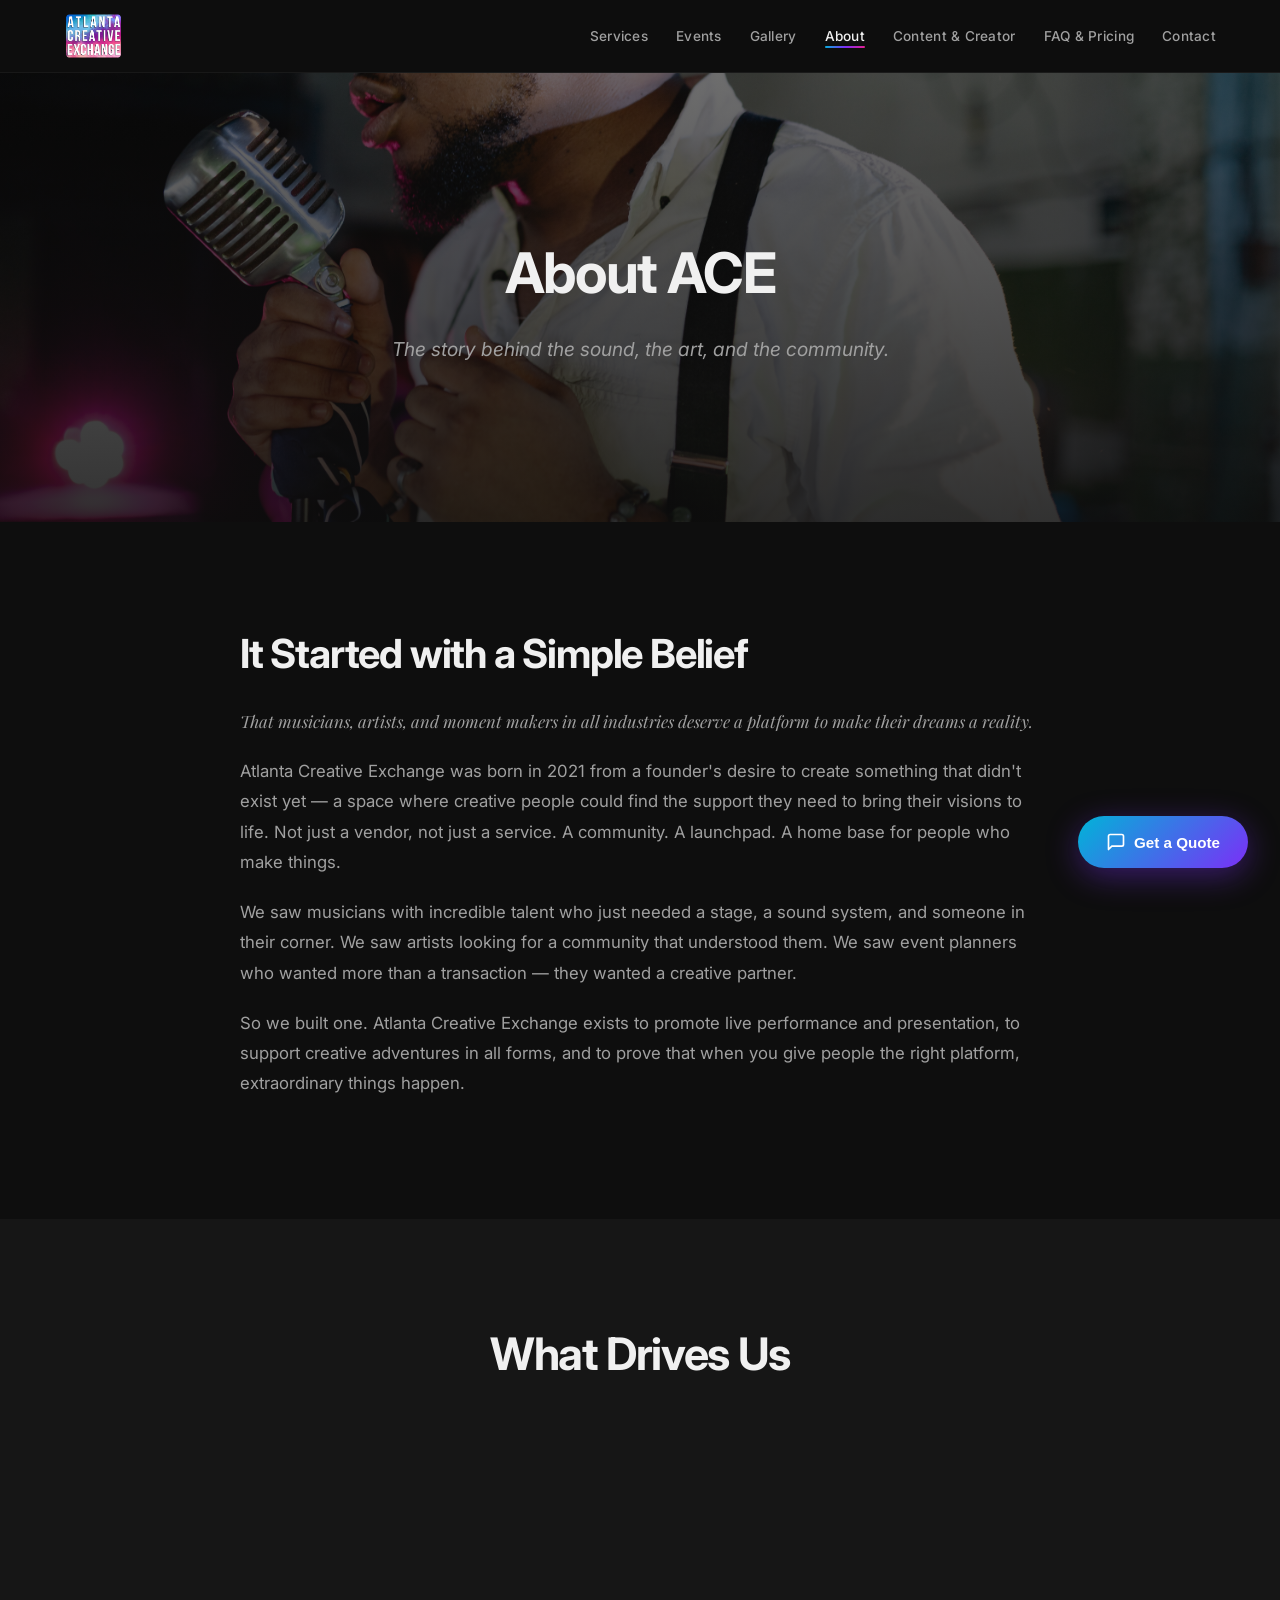
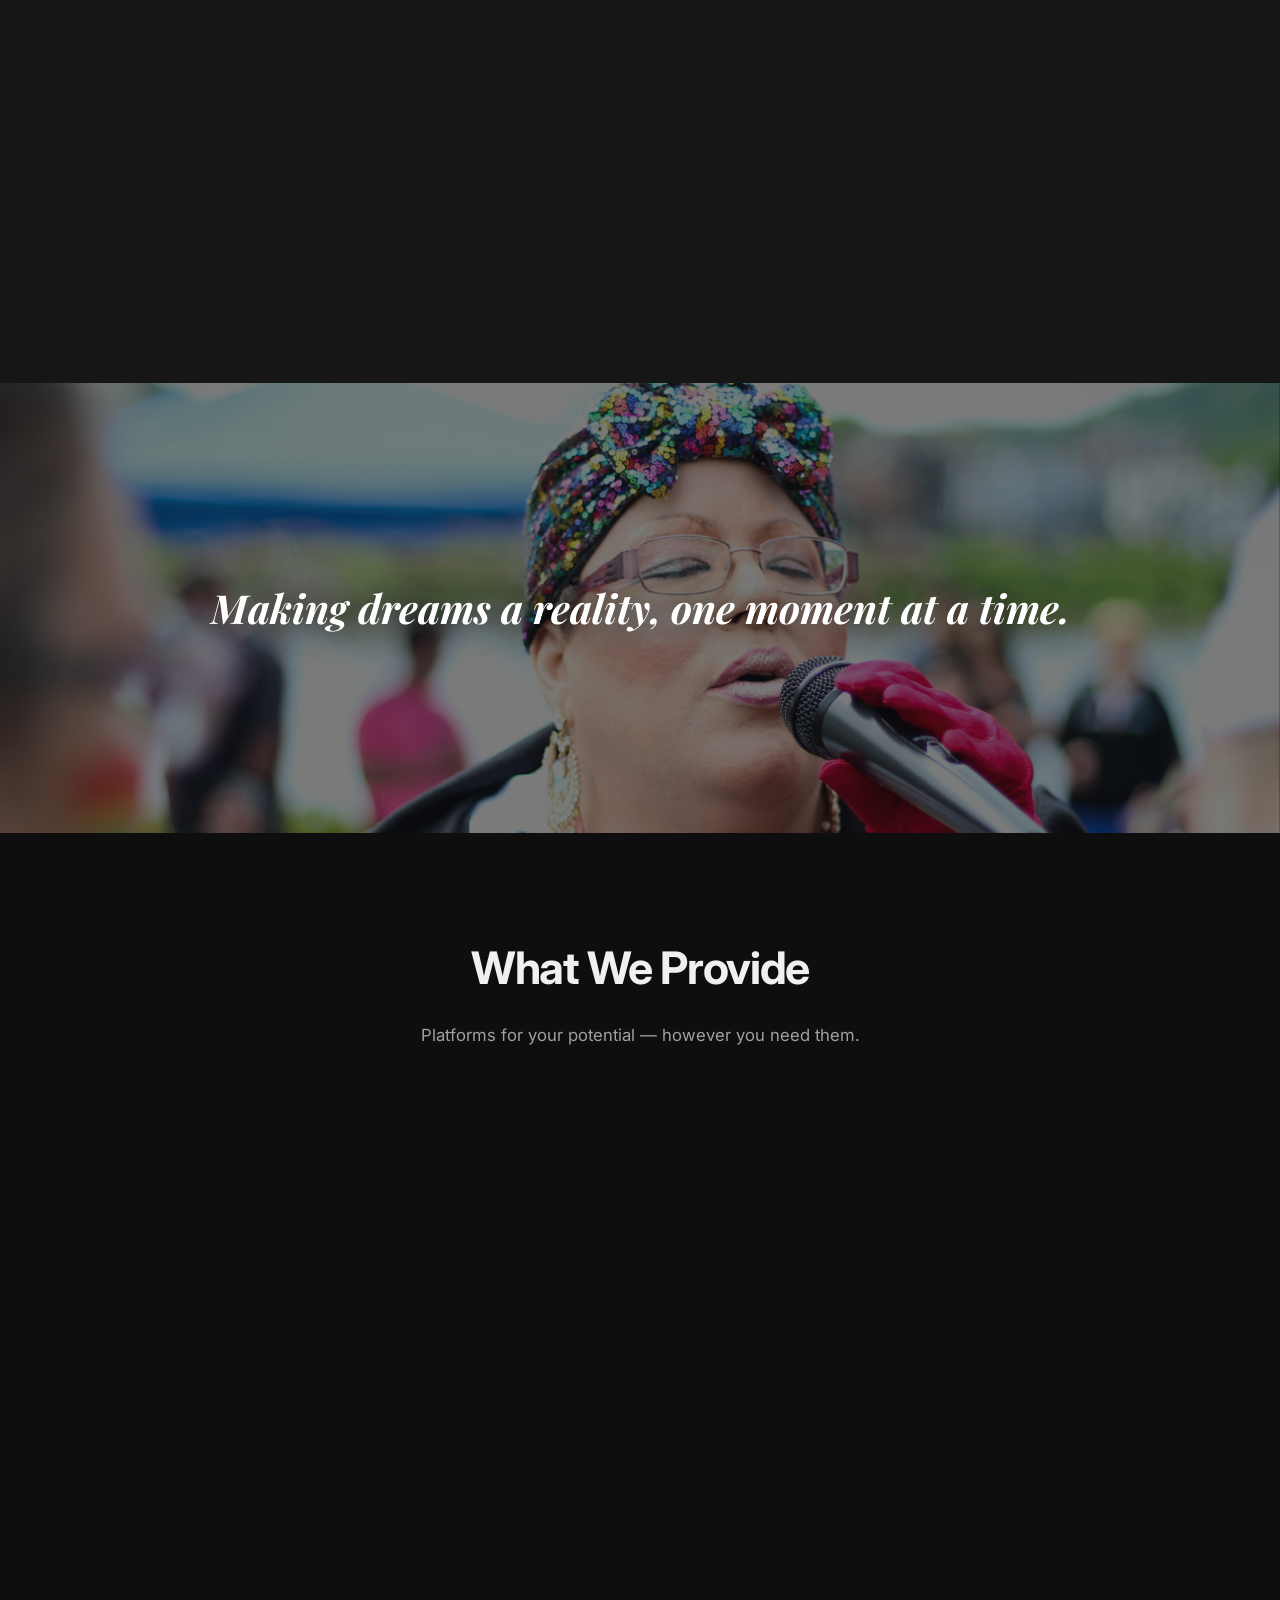
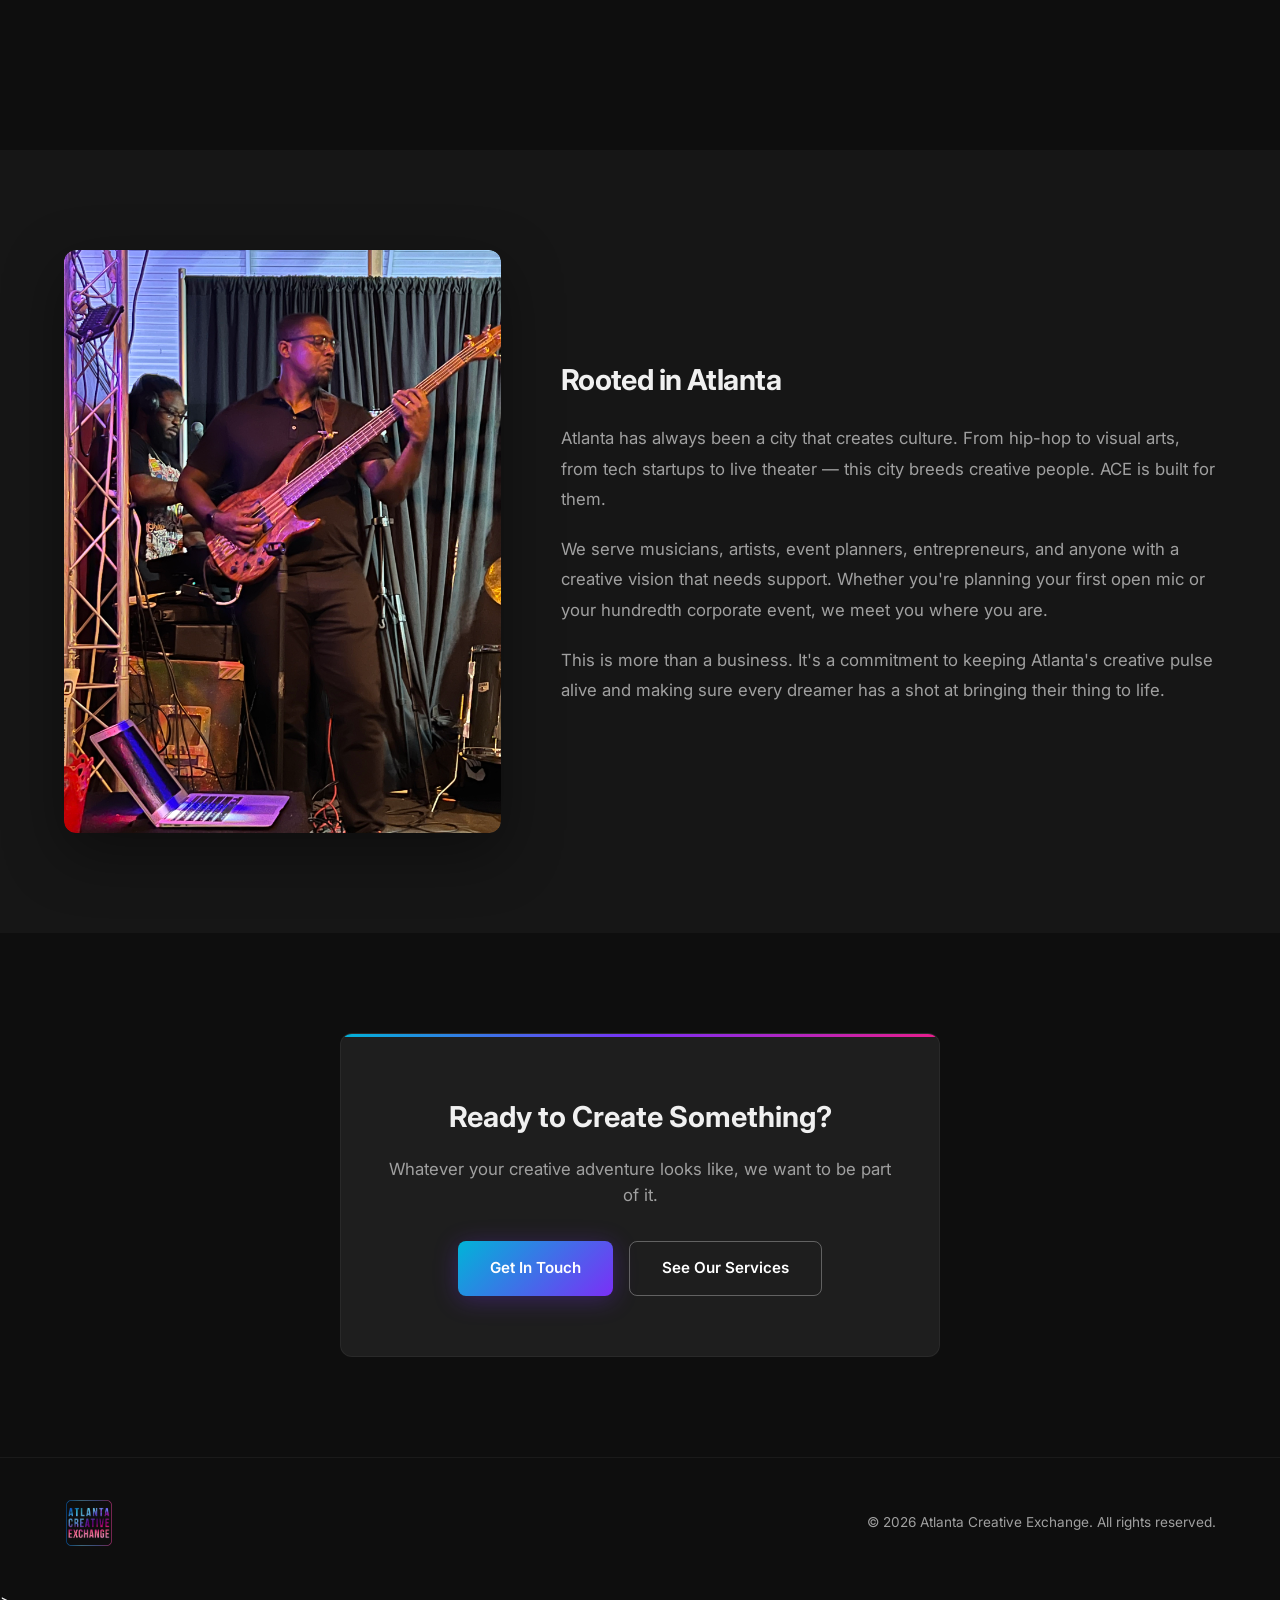
==== about.html @ dcf4e622 "Full site rebuild: multi-page layout, quote system with Bedrock AI, FAQ & pricing - Two layout optio" ====
<!DOCTYPE html>
<html lang="en">
<head>
    <meta charset="UTF-8">
    <meta name="viewport" content="width=device-width, initial-scale=1.0">
    <title>About Us | Atlanta Creative Exchange</title>
    <meta name="description" content="Learn about Atlanta Creative Exchange — founded to create moments for musicians, artists, and moment makers in all industries.">
    <link rel="icon" type="image/png" href="favicon.png">
    <link rel="stylesheet" href="styles.css">
    <link rel="preconnect" href="https://fonts.googleapis.com">
    <link rel="preconnect" href="https://fonts.gstatic.com" crossorigin>
    <link href="https://fonts.googleapis.com/css2?family=Inter:wght@300;400;500;600;700&family=Playfair+Display:ital,wght@0,700;1,400&display=swap" rel="stylesheet">
</head>
<body>
    <header class="header">
        <nav class="nav container">
            <a href="index.html" class="logo">
                <img src="Resources/Final Drafts-03.png" alt="Atlanta Creative Exchange logo">
            </a>
            <ul class="nav-links">
                <li><a href="index.html#services">Services</a></li>
                <li><a href="index.html#events">Events</a></li>
                <li><a href="index.html#gallery">Gallery</a></li>
                <li><a href="about.html" class="active">About</a></li>
                <li><a href="services-creative.html">Content & Creator</a></li>
                <li><a href="faq.html">FAQ & Pricing</a></li>
                <li><a href="index.html#contact">Contact</a></li>
            </ul>
            <button class="nav-toggle" aria-label="Toggle navigation" aria-expanded="false">
                <span></span>
                <span></span>
                <span></span>
            </button>
        </nav>
    </header>

    <main>
        <!-- Page Hero -->
        <section class="page-hero">
            <div class="page-hero-bg">
                <img src="Resources/Images/pexels-yan-krukov-9010058.jpg" alt="Community gathering" loading="lazy">
            </div>
            <div class="page-hero-overlay"></div>
            <div class="page-hero-content container">
                <h1>About ACE</h1>
                <p class="page-hero-subtitle">The story behind the sound, the art, and the community.</p>
            </div>
        </section>

        <!-- Origin Story -->
        <section class="about-story">
            <div class="container">
                <div class="story-content">
                    <div class="story-text">
                        <h2 class="story-heading">It Started with a Simple Belief</h2>
                        <p class="story-lead">That musicians, artists, and moment makers in all industries deserve a platform to make their dreams a reality.</p>
                        <p>Atlanta Creative Exchange was born in 2021 from a founder's desire to create something that didn't exist yet — a space where creative people could find the support they need to bring their visions to life. Not just a vendor, not just a service. A community. A launchpad. A home base for people who make things.</p>
                        <p>We saw musicians with incredible talent who just needed a stage, a sound system, and someone in their corner. We saw artists looking for a community that understood them. We saw event planners who wanted more than a transaction — they wanted a creative partner.</p>
                        <p>So we built one. Atlanta Creative Exchange exists to promote live performance and presentation, to support creative adventures in all forms, and to prove that when you give people the right platform, extraordinary things happen.</p>
                    </div>
                </div>
            </div>
        </section>

        <!-- Values / Pillars woven in -->
        <section class="about-values">
            <div class="container">
                <h2 class="section-title">What Drives Us</h2>
                <div class="values-grid">
                    <div class="value-card">
                        <span class="value-word">Create.</span>
                        <p>We exist to give people the tools, the stage, and the technology to make what's inside them real. Your potential deserves a platform — we build it.</p>
                    </div>
                    <div class="value-card">
                        <span class="value-word">Moments.</span>
                        <p>A live performance that gives someone chills. An event that people talk about for years. A song that changes someone's day. That's what we're after.</p>
                    </div>
                    <div class="value-card">
                        <span class="value-word">Exchange.</span>
                        <p>Ideas flow when people connect. We create spaces — physical and digital — where artists, musicians, technologists, and dreamers meet and make things happen together.</p>
                    </div>
                    <div class="value-card">
                        <span class="value-word">Love.</span>
                        <p>This isn't a corporate play. Everything we do comes from genuine love for music, for art, for community, and for the people brave enough to share their work with the world.</p>
                    </div>
                </div>
            </div>
        </section>

        <!-- Full-width image break -->
        <section class="image-break parallax" data-speed="0.3">
            <img src="Resources/Images/pexels-rosemary-ketchum-2306814.jpg" alt="Stage and performance space" loading="lazy">
            <div class="image-break-overlay"></div>
            <div class="image-break-text">
                <p>Making dreams a reality, one moment at a time.</p>
            </div>
        </section>

        <!-- What We Do Summary -->
        <section class="about-what">
            <div class="container">
                <h2 class="section-title">What We Provide</h2>
                <p class="section-subtitle">Platforms for your potential — however you need them.</p>
                <div class="about-services-list">
                    <div class="about-service-item">
                        <h3>Music & Performance</h3>
                        <p>DJ services, live band coordination, and the musical backbone for your events. We bring the sound.</p>
                    </div>
                    <div class="about-service-item">
                        <h3>Equipment & Sound</h3>
                        <p>PA systems, sound reinforcement, and professional audio gear. Your audience deserves to hear every note.</p>
                    </div>
                    <div class="about-service-item">
                        <h3>Event Hosting & Crowd Support</h3>
                        <p>Full event coordination, crowd engagement, and support. We help you fill the room and create the moment.</p>
                    </div>
                    <div class="about-service-item">
                        <h3>Creative Tech Solutions</h3>
                        <p>Websites, apps, branding, content production. We build digital platforms for creative people. <a href="services-creative.html">Learn more &rarr;</a></p>
                    </div>
                    <div class="about-service-item">
                        <h3>Creative Rest Events</h3>
                        <p>Our semiannual community gathering — Sip-N-Create, open stage nights, live music, art, and genuine connection.</p>
                    </div>
                </div>
            </div>
        </section>

        <!-- Atlanta roots -->
        <section class="about-roots">
            <div class="container">
                <div class="roots-content">
                    <div class="roots-image">
                        <img src="Resources/Images/IMG_0160.jpeg" alt="Atlanta Creative Exchange in the community" loading="lazy">
                    </div>
                    <div class="roots-text">
                        <h2>Rooted in Atlanta</h2>
                        <p>Atlanta has always been a city that creates culture. From hip-hop to visual arts, from tech startups to live theater — this city breeds creative people. ACE is built for them.</p>
                        <p>We serve musicians, artists, event planners, entrepreneurs, and anyone with a creative vision that needs support. Whether you're planning your first open mic or your hundredth corporate event, we meet you where you are.</p>
                        <p>This is more than a business. It's a commitment to keeping Atlanta's creative pulse alive and making sure every dreamer has a shot at bringing their thing to life.</p>
                    </div>
                </div>
            </div>
        </section>

        <!-- CTA -->
        <section class="about-cta">
            <div class="container">
                <div class="cta-block">
                    <h2>Ready to Create Something?</h2>
                    <p>Whatever your creative adventure looks like, we want to be part of it.</p>
                    <div class="cta-buttons">
                        <a href="index.html#contact" class="btn btn-primary">Get In Touch</a>
                        <a href="index.html#services" class="btn btn-outline">See Our Services</a>
                    </div>
                </div>
            </div>
        </section>
    </main>

    <footer class="footer">
        <div class="container">
            <div class="footer-content">
                <img src="Resources/Invert-01.png" alt="Atlanta Creative Exchange" class="footer-logo">
                <p>&copy; 2026 Atlanta Creative Exchange. All rights reserved.</p>
            </div>
        </div>
    </footer>

    <script>
        // Mobile nav toggle
        const navToggle = document.querySelector('.nav-toggle');
        const navLinks = document.querySelector('.nav-links');

        navToggle.addEventListener('click', () => {
            const isOpen = navLinks.classList.toggle('active');
            navToggle.classList.toggle('active');
            navToggle.setAttribute('aria-expanded', isOpen);
        });

        document.querySelectorAll('.nav-links a').forEach(link => {
            link.addEventListener('click', () => {
                navLinks.classList.remove('active');
                navToggle.classList.remove('active');
                navToggle.setAttribute('aria-expanded', 'false');
            });
        });

        // Scroll-triggered animations
        const observer = new IntersectionObserver((entries) => {
            entries.forEach(entry => {
                if (entry.isIntersecting) {
                    entry.target.classList.add('visible');
                }
            });
        }, { threshold: 0.1, rootMargin: '0px 0px -60px 0px' });

        document.querySelectorAll('.story-text, .value-card, .about-service-item, .roots-content, .cta-block').forEach(el => {
            el.classList.add('fade-in');
            observer.observe(el);
        });

        // Stagger value cards
        document.querySelectorAll('.value-card').forEach((card, i) => {
            card.style.transitionDelay = `${i * 0.12}s`;
        });

        // Stagger service items
        document.querySelectorAll('.about-service-item').forEach((item, i) => {
            item.style.transitionDelay = `${i * 0.1}s`;
        });

        // Parallax
        window.addEventListener('scroll', () => {
            document.querySelectorAll('.parallax').forEach(el => {
                const speed = el.dataset.speed || 0.3;
                const rect = el.getBoundingClientRect();
                if (rect.top < window.innerHeight && rect.bottom > 0) {
                    const yPos = (rect.top * speed);
                    el.querySelector('img').style.transform = `translateY(${yPos}px) scale(1.1)`;
                }
            });
        });
    </script>

    <!-- Quote Modal System -->
    <script>
        fetch('quote-modal.html')
            .then(r => r.text())
            .then(html => {
                document.body.insertAdjacentHTML('beforeend', html);
                const s = document.createElement('script');
                s.src = 'quote-modal.js';
                document.body.appendChild(s);
            });
    </script>
</body>
</html>>
---- styles.css ----
/* ===========================
   Atlanta Creative Exchange
   Main Stylesheet
   Creative effects: parallax, scroll reveals, 
   gradient animations, magnetic buttons, text glow
   =========================== */

/* --- Reset & Variables --- */
*, *::before, *::after {
    margin: 0;
    padding: 0;
    box-sizing: border-box;
}

:root {
    --color-bg: #0e0e0e;
    --color-bg-alt: #161616;
    --color-bg-card: #1e1e1e;
    --color-text: #f0f0f0;
    --color-text-muted: #a0a0a0;
    --color-cyan: #00b4d8;
    --color-purple: #7b2ff7;
    --color-magenta: #e91e8c;
    --color-warm: #ff6b35;
    --gradient-brand: linear-gradient(135deg, var(--color-cyan), var(--color-purple), var(--color-magenta));
    --gradient-warm: linear-gradient(135deg, var(--color-magenta), var(--color-warm));
    --font-main: 'Inter', -apple-system, BlinkMacSystemFont, 'Segoe UI', sans-serif;
    --font-display: 'Playfair Display', Georgia, serif;
    --radius: 12px;
    --radius-sm: 8px;
    --transition: 0.3s ease;
    --transition-slow: 0.6s cubic-bezier(0.16, 1, 0.3, 1);
}

html {
    scroll-behavior: smooth;
}

body {
    font-family: var(--font-main);
    background-color: var(--color-bg);
    color: var(--color-text);
    line-height: 1.6;
    -webkit-font-smoothing: antialiased;
    -moz-osx-font-smoothing: grayscale;
    overflow-x: hidden;
}

img {
    max-width: 100%;
    height: auto;
    display: block;
}

a {
    color: inherit;
    text-decoration: none;
    transition: color var(--transition);
}

ul {
    list-style: none;
}

.container {
    width: 100%;
    max-width: 1200px;
    margin: 0 auto;
    padding: 0 24px;
}

/* --- Animated gradient background (subtle) --- */
@keyframes gradientShift {
    0% { background-position: 0% 50%; }
    50% { background-position: 100% 50%; }
    100% { background-position: 0% 50%; }
}

@keyframes glowPulse {
    0%, 100% { opacity: 0.6; }
    50% { opacity: 1; }
}

@keyframes fadeUp {
    from { opacity: 0; transform: translateY(30px); }
    to { opacity: 1; transform: translateY(0); }
}

@keyframes highlightIn {
    from { 
        -webkit-text-fill-color: inherit;
        background-size: 0% 100%;
    }
    to { 
        -webkit-text-fill-color: transparent;
        background-size: 100% 100%;
    }
}

/* --- Header & Nav --- */
.header {
    position: fixed;
    top: 0;
    left: 0;
    right: 0;
    z-index: 1000;
    background: rgba(14, 14, 14, 0.92);
    backdrop-filter: blur(16px);
    -webkit-backdrop-filter: blur(16px);
    border-bottom: 1px solid rgba(255, 255, 255, 0.05);
}

.nav {
    display: flex;
    align-items: center;
    justify-content: space-between;
    height: 72px;
}

.logo img {
    height: 48px;
    width: auto;
    border-radius: 6px;
}

.nav-links {
    display: flex;
    gap: 28px;
    align-items: center;
}

.nav-links a {
    font-size: 0.85rem;
    font-weight: 500;
    letter-spacing: 0.02em;
    color: var(--color-text-muted);
    transition: color var(--transition);
    position: relative;
}

.nav-links a:hover,
.nav-links a.active {
    color: var(--color-text);
}

.nav-links a.active::after {
    content: '';
    position: absolute;
    bottom: -4px;
    left: 0;
    right: 0;
    height: 2px;
    background: var(--gradient-brand);
    border-radius: 1px;
}

.nav-alt {
    background: var(--gradient-brand);
    -webkit-background-clip: text;
    -webkit-text-fill-color: transparent;
    background-clip: text;
    font-weight: 600 !important;
}

.nav-toggle {
    display: none;
    flex-direction: column;
    gap: 5px;
    background: none;
    border: none;
    cursor: pointer;
    padding: 8px;
}

.nav-toggle span {
    width: 24px;
    height: 2px;
    background: var(--color-text);
    border-radius: 2px;
    transition: all var(--transition);
}

.nav-toggle.active span:nth-child(1) {
    transform: rotate(45deg) translate(5px, 5px);
}

.nav-toggle.active span:nth-child(2) {
    opacity: 0;
}

.nav-toggle.active span:nth-child(3) {
    transform: rotate(-45deg) translate(5px, -5px);
}

/* --- Hero --- */
.hero {
    position: relative;
    min-height: 80vh;
    display: flex;
    align-items: flex-end;
    justify-content: center;
    padding: 0 0 80px;
    margin-top: 72px;
    overflow: hidden;
}

.hero-bg {
    position: absolute;
    top: 0;
    left: 0;
    right: 0;
    bottom: 0;
}

.hero-bg img {
    width: 100%;
    height: 100%;
    object-fit: cover;
    object-position: center;
}

.hero-overlay {
    position: absolute;
    top: 0;
    left: 0;
    right: 0;
    bottom: 0;
    background: linear-gradient(180deg, rgba(14, 14, 14, 0.1) 0%, rgba(14, 14, 14, 0.5) 60%, var(--color-bg) 100%);
    z-index: 1;
}

.hero-content {
    position: relative;
    z-index: 2;
    text-align: center;
}

.hero-cta {
    display: flex;
    gap: 16px;
    justify-content: center;
    flex-wrap: wrap;
}

/* Layout B hero specifics */
.hero-b {
    align-items: center;
    padding: 120px 0 80px;
}

.hero-text-b {
    margin-bottom: 40px;
}

.hero-statement {
    font-family: var(--font-display);
    font-size: clamp(1.4rem, 3.5vw, 2.2rem);
    font-weight: 400;
    line-height: 1.8;
    color: rgba(255, 255, 255, 0.9);
    text-shadow: 0 2px 20px rgba(0, 0, 0, 0.5);
}

.hero-statement em,
.highlight-word {
    font-style: normal;
    background: var(--gradient-brand);
    -webkit-background-clip: text;
    -webkit-text-fill-color: transparent;
    background-clip: text;
    font-weight: 700;
    animation: glowPulse 3s ease-in-out infinite;
}

/* --- Mission Band (Layout B) --- */
.mission-band {
    padding: 60px 0;
    background: var(--color-bg-alt);
    border-top: 1px solid rgba(255, 255, 255, 0.05);
    border-bottom: 1px solid rgba(255, 255, 255, 0.05);
}

.mission-text {
    font-size: clamp(1.1rem, 2.5vw, 1.3rem);
    color: var(--color-text-muted);
    line-height: 1.8;
    text-align: center;
    max-width: 800px;
    margin: 0 auto;
}

/* --- Buttons --- */
.btn {
    display: inline-flex;
    align-items: center;
    justify-content: center;
    padding: 14px 32px;
    font-size: 0.95rem;
    font-weight: 600;
    border-radius: var(--radius-sm);
    border: none;
    cursor: pointer;
    transition: all var(--transition);
    text-decoration: none;
    position: relative;
    overflow: hidden;
}

.btn-primary {
    background: var(--gradient-brand);
    background-size: 200% 200%;
    animation: gradientShift 4s ease infinite;
    color: #fff;
    box-shadow: 0 4px 24px rgba(123, 47, 247, 0.3);
}

.btn-primary:hover {
    box-shadow: 0 8px 36px rgba(123, 47, 247, 0.5);
}

.btn-outline {
    background: transparent;
    color: #fff;
    border: 1px solid rgba(255, 255, 255, 0.3);
}

.btn-outline:hover {
    border-color: var(--color-cyan);
    color: var(--color-cyan);
    box-shadow: 0 0 20px rgba(0, 180, 216, 0.15);
}

.btn-full {
    width: 100%;
}

/* --- Section Shared --- */
section {
    padding: 100px 0;
}

.section-title {
    font-size: clamp(1.8rem, 4vw, 2.8rem);
    font-weight: 700;
    letter-spacing: -0.03em;
    margin-bottom: 16px;
    text-align: center;
}

.section-subtitle {
    font-size: 1.05rem;
    color: var(--color-text-muted);
    text-align: center;
    max-width: 600px;
    margin: 0 auto 60px;
    line-height: 1.7;
}

/* --- Pillars (Layout A) --- */
.pillars {
    padding: 120px 0;
    background: var(--color-bg-alt);
    position: relative;
    overflow: hidden;
}

.pillars::before {
    content: '';
    position: absolute;
    top: -50%;
    left: -20%;
    width: 60%;
    height: 200%;
    background: radial-gradient(ellipse, rgba(123, 47, 247, 0.06) 0%, transparent 70%);
    pointer-events: none;
}

.pillars-intro {
    text-align: center;
    margin-bottom: 72px;
}

.pillars-lead {
    font-family: var(--font-display);
    font-size: clamp(1.3rem, 3vw, 1.8rem);
    font-weight: 400;
    font-style: italic;
    color: var(--color-text-muted);
    max-width: 700px;
    margin: 0 auto;
    line-height: 1.6;
}

.pillars-grid {
    display: grid;
    grid-template-columns: repeat(4, 1fr);
    gap: 32px;
}

.pillar {
    text-align: center;
    padding: 40px 24px;
    border-radius: var(--radius);
    border: 1px solid rgba(255, 255, 255, 0.05);
    background: var(--color-bg-card);
    transition: all var(--transition-slow);
    position: relative;
    overflow: hidden;
}

.pillar::before {
    content: '';
    position: absolute;
    top: 0;
    left: 0;
    right: 0;
    height: 3px;
    background: var(--gradient-brand);
    opacity: 0;
    transition: opacity var(--transition);
}

.pillar:hover::before {
    opacity: 1;
}

.pillar:hover {
    border-color: rgba(123, 47, 247, 0.2);
    transform: translateY(-6px);
    box-shadow: 0 20px 60px rgba(0, 0, 0, 0.3);
}

.pillar-word {
    display: block;
    font-family: var(--font-display);
    font-size: 2rem;
    font-weight: 700;
    margin-bottom: 16px;
    background: var(--gradient-brand);
    -webkit-background-clip: text;
    -webkit-text-fill-color: transparent;
    background-clip: text;
}

.pillar p {
    font-size: 0.95rem;
    color: var(--color-text-muted);
    line-height: 1.7;
}

/* --- Services --- */
.services {
    background: var(--color-bg);
}

.services-grid {
    display: grid;
    grid-template-columns: repeat(2, 1fr);
    gap: 32px;
}

.service-card {
    background: var(--color-bg-card);
    border: 1px solid rgba(255, 255, 255, 0.05);
    border-radius: var(--radius);
    overflow: hidden;
    transition: all var(--transition-slow);
}

.service-card:hover {
    border-color: rgba(123, 47, 247, 0.25);
    transform: translateY(-6px);
    box-shadow: 0 20px 60px rgba(0, 0, 0, 0.4);
}

.service-image {
    width: 100%;
    height: 220px;
    overflow: hidden;
}

.service-image img {
    width: 100%;
    height: 100%;
    object-fit: cover;
    transition: transform 0.7s cubic-bezier(0.16, 1, 0.3, 1);
}

.service-card:hover .service-image img {
    transform: scale(1.08);
}

.service-body {
    padding: 28px 24px;
}

.service-body h3 {
    font-size: 1.25rem;
    font-weight: 600;
    margin-bottom: 10px;
}

.service-body p {
    font-size: 0.95rem;
    color: var(--color-text-muted);
    line-height: 1.7;
}

.services-cta {
    text-align: center;
    margin-top: 48px;
}

/* --- Image Break (Parallax) --- */
.image-break {
    padding: 0;
    width: 100%;
    height: 450px;
    overflow: hidden;
    position: relative;
}

.image-break img {
    width: 100%;
    height: 130%;
    object-fit: cover;
    object-position: center 30%;
    will-change: transform;
}

.image-break-overlay {
    position: absolute;
    top: 0;
    left: 0;
    right: 0;
    bottom: 0;
    background: rgba(14, 14, 14, 0.55);
    z-index: 1;
}

.image-break-text {
    position: absolute;
    top: 50%;
    left: 50%;
    transform: translate(-50%, -50%);
    z-index: 2;
    text-align: center;
    width: 90%;
}

.image-break-text p {
    font-family: var(--font-display);
    font-size: clamp(1.5rem, 4vw, 2.5rem);
    font-weight: 700;
    font-style: italic;
    color: #fff;
    text-shadow: 0 2px 30px rgba(0, 0, 0, 0.5);
}

/* --- Events --- */
.events {
    background: var(--color-bg-alt);
}

.events-content {
    display: grid;
    grid-template-columns: 1fr 1fr;
    gap: 60px;
    align-items: center;
}

.events-image {
    border-radius: var(--radius);
    overflow: hidden;
    box-shadow: 0 20px 60px rgba(0, 0, 0, 0.4);
    transition: transform var(--transition-slow);
}

.events-image:hover {
    transform: scale(1.02);
}

.events-image img {
    width: 100%;
    height: auto;
    border-radius: var(--radius);
}

.events-info h3 {
    font-size: 1.5rem;
    font-weight: 600;
    margin-bottom: 12px;
}

.events-tagline {
    font-size: 0.95rem;
    color: var(--color-cyan);
    font-weight: 500;
    margin-bottom: 20px;
    font-style: italic;
}

.events-info p {
    color: var(--color-text-muted);
    margin-bottom: 16px;
    line-height: 1.7;
}

.events-features {
    margin: 24px 0 32px;
    display: grid;
    grid-template-columns: 1fr 1fr;
    gap: 12px;
}

.events-features li {
    font-size: 0.9rem;
    color: var(--color-text-muted);
    padding-left: 20px;
    position: relative;
}

.events-features li::before {
    content: '';
    position: absolute;
    left: 0;
    top: 8px;
    width: 8px;
    height: 8px;
    border-radius: 50%;
    background: var(--gradient-brand);
}

/* --- Gallery --- */
.gallery {
    background: var(--color-bg);
}

.gallery-grid {
    display: grid;
    grid-template-columns: repeat(3, 1fr);
    grid-auto-rows: 280px;
    gap: 16px;
}

.gallery-item {
    border-radius: var(--radius);
    overflow: hidden;
    position: relative;
    cursor: pointer;
}

.gallery-item::after {
    content: '';
    position: absolute;
    inset: 0;
    background: linear-gradient(180deg, transparent 50%, rgba(14, 14, 14, 0.4) 100%);
    opacity: 0;
    transition: opacity var(--transition);
}

.gallery-item:hover::after {
    opacity: 1;
}

.gallery-item img {
    width: 100%;
    height: 100%;
    object-fit: cover;
    transition: transform 0.7s cubic-bezier(0.16, 1, 0.3, 1);
}

.gallery-item:hover img {
    transform: scale(1.06);
}

.gallery-item-tall {
    grid-row: span 2;
}

.gallery-item-wide {
    grid-column: span 2;
}

/* --- Digital Feature --- */
.digital-feature {
    position: relative;
    padding: 140px 0;
    overflow: hidden;
}

.digital-feature-bg {
    position: absolute;
    top: 0;
    left: 0;
    right: 0;
    bottom: 0;
}

.digital-feature-bg img {
    width: 100%;
    height: 100%;
    object-fit: cover;
    object-position: center top;
}

.digital-feature-overlay {
    position: absolute;
    top: 0;
    left: 0;
    right: 0;
    bottom: 0;
    background: linear-gradient(135deg, rgba(14, 14, 14, 0.88) 0%, rgba(14, 14, 14, 0.7) 50%, rgba(123, 47, 247, 0.25) 100%);
    z-index: 1;
}

.digital-feature-content {
    position: relative;
    z-index: 2;
    max-width: 600px;
}

.digital-feature-content h2 {
    font-size: clamp(1.8rem, 4vw, 2.8rem);
    font-weight: 700;
    margin-bottom: 20px;
    letter-spacing: -0.03em;
}

.digital-feature-content p {
    font-size: 1.1rem;
    color: var(--color-text-muted);
    line-height: 1.7;
    margin-bottom: 32px;
}

/* --- Contact --- */
.contact {
    background: var(--color-bg-alt);
}

.contact-grid {
    display: grid;
    grid-template-columns: 1.2fr 0.8fr;
    gap: 60px;
    align-items: start;
}

.contact-form {
    display: flex;
    flex-direction: column;
    gap: 20px;
}

.form-group {
    display: flex;
    flex-direction: column;
    gap: 6px;
}

.form-group label {
    font-size: 0.85rem;
    font-weight: 500;
    color: var(--color-text-muted);
}

.form-group input,
.form-group select,
.form-group textarea {
    background: var(--color-bg-card);
    border: 1px solid rgba(255, 255, 255, 0.08);
    border-radius: var(--radius-sm);
    padding: 14px 16px;
    font-size: 1rem;
    color: var(--color-text);
    font-family: var(--font-main);
    transition: border-color var(--transition), box-shadow var(--transition);
}

.form-group input:focus,
.form-group select:focus,
.form-group textarea:focus {
    outline: none;
    border-color: var(--color-purple);
    box-shadow: 0 0 0 3px rgba(123, 47, 247, 0.15);
}

.form-group input::placeholder,
.form-group textarea::placeholder {
    color: rgba(160, 160, 160, 0.5);
}

.form-group textarea {
    resize: vertical;
    min-height: 120px;
}

.form-group select {
    appearance: none;
    -webkit-appearance: none;
    background-image: url("data:image/svg+xml,%3Csvg xmlns='http://www.w3.org/2000/svg' width='16' height='16' viewBox='0 0 24 24' fill='none' stroke='%23a0a0a0' stroke-width='2'%3E%3Cpath d='M6 9l6 6 6-6'/%3E%3C/svg%3E");
    background-repeat: no-repeat;
    background-position: right 16px center;
    padding-right: 44px;
}

.contact-info {
    display: flex;
    flex-direction: column;
    gap: 36px;
    padding-top: 12px;
}

.contact-item h4 {
    font-size: 0.8rem;
    font-weight: 600;
    text-transform: uppercase;
    letter-spacing: 0.1em;
    color: var(--color-text-muted);
    margin-bottom: 8px;
}

.contact-item a {
    color: var(--color-text);
    font-size: 1rem;
}

.contact-item a:hover {
    color: var(--color-cyan);
}

.contact-item p {
    color: var(--color-text);
    font-size: 1rem;
}

.social-links {
    display: flex;
    flex-direction: column;
    gap: 12px;
}

.social-link {
    display: inline-flex;
    align-items: center;
    gap: 10px;
    color: var(--color-text);
    font-size: 0.95rem;
    transition: color var(--transition);
}

.social-link:hover {
    color: var(--color-magenta);
}

.social-link svg {
    flex-shrink: 0;
}

/* --- Footer --- */
.footer {
    padding: 40px 0;
    border-top: 1px solid rgba(255, 255, 255, 0.05);
    background: var(--color-bg);
}

.footer-content {
    display: flex;
    align-items: center;
    justify-content: space-between;
}

.footer-logo {
    height: 50px;
    width: auto;
    border-radius: 6px;
}

.footer p {
    font-size: 0.85rem;
    color: var(--color-text-muted);
}

/* --- Page Hero (inner pages) --- */
.page-hero {
    position: relative;
    min-height: 50vh;
    display: flex;
    align-items: center;
    justify-content: center;
    text-align: center;
    margin-top: 72px;
    overflow: hidden;
}

.page-hero-bg {
    position: absolute;
    top: 0;
    left: 0;
    right: 0;
    bottom: 0;
}

.page-hero-bg img {
    width: 100%;
    height: 100%;
    object-fit: cover;
    object-position: center;
}

.page-hero-overlay {
    position: absolute;
    inset: 0;
    background: linear-gradient(180deg, rgba(14, 14, 14, 0.6) 0%, rgba(14, 14, 14, 0.85) 100%);
    z-index: 1;
}

.page-hero-content {
    position: relative;
    z-index: 2;
}

.page-hero-content h1 {
    font-size: clamp(2.2rem, 5vw, 3.5rem);
    font-weight: 700;
    letter-spacing: -0.03em;
    margin-bottom: 16px;
}

.page-hero-subtitle {
    font-size: 1.2rem;
    color: var(--color-text-muted);
    font-style: italic;
}

/* --- About Page --- */
.about-story {
    padding: 100px 0;
    background: var(--color-bg);
}

.story-content {
    max-width: 800px;
    margin: 0 auto;
}

.story-heading {
    font-size: clamp(1.8rem, 4vw, 2.5rem);
    font-weight: 700;
    letter-spacing: -0.03em;
    margin-bottom: 20px;
}

.story-lead {
    font-family: var(--font-display);
    font-size: 1.3rem;
    font-style: italic;
    color: var(--color-text);
    margin-bottom: 32px;
    line-height: 1.6;
}

.story-text p {
    color: var(--color-text-muted);
    font-size: 1.05rem;
    line-height: 1.8;
    margin-bottom: 20px;
}

.about-values {
    padding: 100px 0;
    background: var(--color-bg-alt);
}

.values-grid {
    display: grid;
    grid-template-columns: repeat(2, 1fr);
    gap: 32px;
    max-width: 900px;
    margin: 0 auto;
}

.value-card {
    padding: 36px;
    border-radius: var(--radius);
    border: 1px solid rgba(255, 255, 255, 0.05);
    background: var(--color-bg-card);
    transition: all var(--transition-slow);
}

.value-card:hover {
    border-color: rgba(123, 47, 247, 0.2);
    transform: translateY(-4px);
}

.value-word {
    display: block;
    font-family: var(--font-display);
    font-size: 1.8rem;
    font-weight: 700;
    margin-bottom: 12px;
    background: var(--gradient-brand);
    -webkit-background-clip: text;
    -webkit-text-fill-color: transparent;
    background-clip: text;
}

.value-card p {
    font-size: 0.95rem;
    color: var(--color-text-muted);
    line-height: 1.7;
}

.about-what {
    padding: 100px 0;
    background: var(--color-bg);
}

.about-services-list {
    display: grid;
    grid-template-columns: repeat(2, 1fr);
    gap: 32px;
    max-width: 900px;
    margin: 0 auto;
}

.about-service-item {
    padding: 32px;
    border-radius: var(--radius);
    border: 1px solid rgba(255, 255, 255, 0.05);
    background: var(--color-bg-card);
    transition: all var(--transition-slow);
}

.about-service-item:hover {
    border-color: rgba(0, 180, 216, 0.2);
    transform: translateY(-3px);
}

.about-service-item:last-child {
    grid-column: span 2;
}

.about-service-item h3 {
    font-size: 1.1rem;
    font-weight: 600;
    margin-bottom: 8px;
}

.about-service-item p {
    font-size: 0.95rem;
    color: var(--color-text-muted);
    line-height: 1.6;
}

.about-service-item a {
    color: var(--color-cyan);
    font-weight: 500;
}

.about-service-item a:hover {
    text-decoration: underline;
}

/* --- About Roots --- */
.about-roots {
    padding: 100px 0;
    background: var(--color-bg-alt);
}

.roots-content {
    display: grid;
    grid-template-columns: 1fr 1.5fr;
    gap: 60px;
    align-items: center;
}

.roots-image {
    border-radius: var(--radius);
    overflow: hidden;
    box-shadow: 0 20px 60px rgba(0, 0, 0, 0.4);
}

.roots-image img {
    width: 100%;
    height: auto;
    border-radius: var(--radius);
}

.roots-text h2 {
    font-size: 1.8rem;
    font-weight: 700;
    margin-bottom: 20px;
    letter-spacing: -0.02em;
}

.roots-text p {
    color: var(--color-text-muted);
    font-size: 1.05rem;
    line-height: 1.8;
    margin-bottom: 20px;
}

/* --- CTA Block (shared) --- */
.about-cta,
.creative-cta {
    padding: 100px 0;
    background: var(--color-bg);
}

.cta-block {
    text-align: center;
    max-width: 600px;
    margin: 0 auto;
    padding: 60px 40px;
    border-radius: var(--radius);
    border: 1px solid rgba(255, 255, 255, 0.05);
    background: var(--color-bg-card);
    position: relative;
    overflow: hidden;
}

.cta-block::before {
    content: '';
    position: absolute;
    top: 0;
    left: 0;
    right: 0;
    height: 3px;
    background: var(--gradient-brand);
}

.cta-block h2 {
    font-size: 1.8rem;
    font-weight: 700;
    margin-bottom: 16px;
}

.cta-block p {
    font-size: 1.05rem;
    color: var(--color-text-muted);
    margin-bottom: 32px;
    line-height: 1.6;
}

.cta-buttons {
    display: flex;
    gap: 16px;
    justify-content: center;
    flex-wrap: wrap;
}

/* --- Creative Services Page --- */
.creative-intro {
    padding: 100px 0;
    background: var(--color-bg);
}

.creative-intro-content {
    max-width: 800px;
    margin: 0 auto;
    text-align: center;
}

.creative-intro-content h2 {
    font-size: clamp(1.8rem, 4vw, 2.5rem);
    font-weight: 700;
    margin-bottom: 24px;
    letter-spacing: -0.03em;
}

.creative-lead {
    font-family: var(--font-display);
    font-size: 1.2rem;
    font-style: italic;
    color: var(--color-text);
    margin-bottom: 20px;
    line-height: 1.6;
}

.creative-intro-content p {
    font-size: 1.05rem;
    color: var(--color-text-muted);
    line-height: 1.7;
}

.creative-services {
    padding: 100px 0;
    background: var(--color-bg-alt);
}

.creative-grid {
    display: grid;
    grid-template-columns: repeat(3, 1fr);
    gap: 28px;
}

.creative-card {
    padding: 36px 28px;
    border-radius: var(--radius);
    border: 1px solid rgba(255, 255, 255, 0.05);
    background: var(--color-bg-card);
    transition: all var(--transition-slow);
    position: relative;
    overflow: hidden;
}

.creative-card::before {
    content: '';
    position: absolute;
    top: 0;
    left: 0;
    right: 0;
    height: 3px;
    background: var(--gradient-brand);
    transform: scaleX(0);
    transform-origin: left;
    transition: transform 0.5s cubic-bezier(0.16, 1, 0.3, 1);
}

.creative-card:hover::before {
    transform: scaleX(1);
}

.creative-card:hover {
    border-color: rgba(123, 47, 247, 0.2);
    transform: translateY(-6px);
    box-shadow: 0 20px 60px rgba(0, 0, 0, 0.3);
}

.creative-card-icon {
    margin-bottom: 20px;
    color: var(--color-purple);
}

.creative-card h3 {
    font-size: 1.2rem;
    font-weight: 600;
    margin-bottom: 12px;
}

.creative-card p {
    font-size: 0.93rem;
    color: var(--color-text-muted);
    line-height: 1.7;
    margin-bottom: 16px;
}

.creative-card-list {
    display: flex;
    flex-direction: column;
    gap: 8px;
}

.creative-card-list li {
    font-size: 0.85rem;
    color: var(--color-text-muted);
    padding-left: 16px;
    position: relative;
}

.creative-card-list li::before {
    content: '';
    position: absolute;
    left: 0;
    top: 7px;
    width: 6px;
    height: 6px;
    border-radius: 50%;
    background: var(--color-cyan);
}

/* --- Process Steps --- */
.creative-process {
    padding: 100px 0;
    background: var(--color-bg);
}

.process-steps {
    display: grid;
    grid-template-columns: repeat(4, 1fr);
    gap: 32px;
    max-width: 1000px;
    margin: 0 auto;
}

.process-step {
    text-align: center;
    padding: 32px 20px;
    position: relative;
}

.process-step::after {
    content: '';
    position: absolute;
    top: 40px;
    right: -16px;
    width: 32px;
    height: 2px;
    background: rgba(255, 255, 255, 0.1);
}

.process-step:last-child::after {
    display: none;
}

.process-number {
    display: block;
    font-size: 2.5rem;
    font-weight: 700;
    background: var(--gradient-brand);
    -webkit-background-clip: text;
    -webkit-text-fill-color: transparent;
    background-clip: text;
    margin-bottom: 16px;
    line-height: 1;
}

.process-step h3 {
    font-size: 1.1rem;
    font-weight: 600;
    margin-bottom: 10px;
}

.process-step p {
    font-size: 0.9rem;
    color: var(--color-text-muted);
    line-height: 1.6;
}

/* --- Animations --- */
.fade-in {
    opacity: 0;
    transform: translateY(30px);
    transition: opacity 0.7s cubic-bezier(0.16, 1, 0.3, 1), transform 0.7s cubic-bezier(0.16, 1, 0.3, 1);
}

.fade-in.visible {
    opacity: 1;
    transform: translateY(0);
}

/* --- Responsive --- */

@media (max-width: 1024px) {
    .pillars-grid {
        grid-template-columns: repeat(2, 1fr);
    }

    .creative-grid {
        grid-template-columns: repeat(2, 1fr);
    }

    .process-steps {
        grid-template-columns: repeat(2, 1fr);
    }

    .process-step::after {
        display: none;
    }
}

@media (max-width: 968px) {
    .services-grid {
        grid-template-columns: 1fr;
        max-width: 600px;
        margin: 0 auto;
    }

    .events-content {
        grid-template-columns: 1fr;
        gap: 40px;
    }

    .contact-grid {
        grid-template-columns: 1fr;
        gap: 48px;
    }

    .gallery-grid {
        grid-template-columns: repeat(2, 1fr);
        grid-auto-rows: 240px;
    }

    .roots-content {
        grid-template-columns: 1fr;
        gap: 40px;
    }

    .roots-image {
        max-width: 500px;
        margin: 0 auto;
    }

    .values-grid {
        grid-template-columns: 1fr;
    }

    .about-services-list {
        grid-template-columns: 1fr;
    }

    .about-service-item:last-child {
        grid-column: span 1;
    }
}

/* Hamburger at 580px — not on half-screen desktop */
@media (max-width: 580px) {
    .nav-links {
        position: fixed;
        top: 72px;
        left: 0;
        right: 0;
        background: rgba(14, 14, 14, 0.98);
        backdrop-filter: blur(16px);
        -webkit-backdrop-filter: blur(16px);
        flex-direction: column;
        align-items: center;
        gap: 0;
        padding: 0;
        max-height: 0;
        overflow: hidden;
        transition: max-height 0.4s cubic-bezier(0.16, 1, 0.3, 1), padding 0.4s ease;
        border-bottom: 1px solid rgba(255, 255, 255, 0.05);
    }

    .nav-links.active {
        max-height: 420px;
        padding: 24px 0;
        gap: 20px;
    }

    .nav-toggle {
        display: flex;
    }

    .hero {
        min-height: 60vh;
    }

    .hero-b {
        padding: 100px 0 60px;
    }

    .hero-statement {
        font-size: 1.2rem;
        line-height: 2;
    }

    section {
        padding: 72px 0;
    }

    .pillars-grid {
        grid-template-columns: 1fr;
    }

    .events-features {
        grid-template-columns: 1fr;
    }

    .footer-content {
        flex-direction: column;
        gap: 16px;
        text-align: center;
    }

    .gallery-grid {
        grid-template-columns: 1fr;
        grid-auto-rows: 220px;
    }

    .gallery-item-tall {
        grid-row: span 1;
    }

    .gallery-item-wide {
        grid-column: span 1;
    }

    .image-break {
        height: 280px;
    }

    .digital-feature {
        padding: 80px 0;
    }

    .creative-grid {
        grid-template-columns: 1fr;
    }

    .process-steps {
        grid-template-columns: 1fr;
        gap: 24px;
    }
}

@media (max-width: 480px) {
    .container {
        padding: 0 16px;
    }

    .service-image {
        height: 180px;
    }

    .btn {
        padding: 12px 24px;
        font-size: 0.9rem;
    }

    .pillar {
        padding: 32px 20px;
    }

    .cta-block {
        padding: 40px 24px;
    }
}

/* === Quote Modal === */
.quote-overlay {
    position: fixed;
    inset: 0;
    background: rgba(0, 0, 0, 0.7);
    backdrop-filter: blur(4px);
    -webkit-backdrop-filter: blur(4px);
    z-index: 9998;
    opacity: 0;
    pointer-events: none;
    transition: opacity 0.3s ease;
}

.quote-overlay.active {
    opacity: 1;
    pointer-events: auto;
}

.quote-modal {
    position: fixed;
    top: 50%;
    left: 50%;
    transform: translate(-50%, -50%) scale(0.95);
    width: 90%;
    max-width: 700px;
    max-height: 90vh;
    background: var(--color-bg-card);
    border: 1px solid rgba(255, 255, 255, 0.08);
    border-radius: 16px;
    z-index: 9999;
    overflow-y: auto;
    opacity: 0;
    pointer-events: none;
    transition: opacity 0.3s ease, transform 0.3s cubic-bezier(0.16, 1, 0.3, 1);
}

.quote-modal.active {
    opacity: 1;
    pointer-events: auto;
    transform: translate(-50%, -50%) scale(1);
}

.quote-close {
    position: absolute;
    top: 16px;
    right: 20px;
    background: none;
    border: none;
    color: var(--color-text-muted);
    font-size: 2rem;
    cursor: pointer;
    z-index: 10;
    transition: color var(--transition);
    line-height: 1;
}

.quote-close:hover {
    color: var(--color-text);
}

.quote-modal-inner {
    padding: 40px 36px;
}

.quote-header {
    text-align: center;
    margin-bottom: 32px;
}

.quote-header h2 {
    font-size: 1.8rem;
    font-weight: 700;
    margin-bottom: 12px;
}

.quote-subtitle {
    font-size: 0.95rem;
    color: var(--color-text-muted);
    line-height: 1.6;
}

/* Progress steps */
.quote-progress {
    display: flex;
    justify-content: center;
    gap: 8px;
    margin-bottom: 36px;
}

.progress-step {
    display: flex;
    align-items: center;
    gap: 6px;
    font-size: 0.8rem;
    color: var(--color-text-muted);
    padding: 6px 12px;
    border-radius: 20px;
    border: 1px solid rgba(255, 255, 255, 0.08);
    transition: all var(--transition);
}

.progress-step span {
    display: inline-flex;
    align-items: center;
    justify-content: center;
    width: 22px;
    height: 22px;
    border-radius: 50%;
    background: rgba(255, 255, 255, 0.05);
    font-weight: 600;
    font-size: 0.75rem;
}

.progress-step.active {
    color: var(--color-text);
    border-color: var(--color-purple);
    background: rgba(123, 47, 247, 0.1);
}

.progress-step.active span {
    background: var(--gradient-brand);
    color: #fff;
}

.progress-step.completed {
    color: var(--color-cyan);
    border-color: var(--color-cyan);
}

.progress-step.completed span {
    background: var(--color-cyan);
    color: #fff;
}

/* Quote form steps */
.quote-step {
    display: none;
}

.quote-step.active {
    display: block;
    animation: fadeUp 0.4s ease;
}

.quote-step h3 {
    font-size: 1.2rem;
    font-weight: 600;
    margin-bottom: 24px;
    padding-bottom: 12px;
    border-bottom: 1px solid rgba(255, 255, 255, 0.06);
}

.quote-form .form-row {
    display: grid;
    grid-template-columns: 1fr 1fr;
    gap: 16px;
}

.quote-form .form-group {
    margin-bottom: 18px;
}

.quote-form label {
    display: block;
    font-size: 0.85rem;
    font-weight: 500;
    color: var(--color-text-muted);
    margin-bottom: 6px;
}

.quote-form input,
.quote-form select,
.quote-form textarea {
    width: 100%;
    background: var(--color-bg);
    border: 1px solid rgba(255, 255, 255, 0.1);
    border-radius: var(--radius-sm);
    padding: 12px 14px;
    font-size: 0.95rem;
    color: var(--color-text);
    font-family: var(--font-main);
    transition: border-color var(--transition), box-shadow var(--transition);
}

.quote-form input:focus,
.quote-form select:focus,
.quote-form textarea:focus {
    outline: none;
    border-color: var(--color-purple);
    box-shadow: 0 0 0 3px rgba(123, 47, 247, 0.12);
}

.quote-form textarea {
    resize: vertical;
    min-height: 100px;
}

.quote-form select {
    appearance: none;
    -webkit-appearance: none;
    background-image: url("data:image/svg+xml,%3Csvg xmlns='http://www.w3.org/2000/svg' width='16' height='16' viewBox='0 0 24 24' fill='none' stroke='%23a0a0a0' stroke-width='2'%3E%3Cpath d='M6 9l6 6 6-6'/%3E%3C/svg%3E");
    background-repeat: no-repeat;
    background-position: right 12px center;
    padding-right: 36px;
}

/* Checkbox & radio groups */
.checkbox-group {
    display: grid;
    grid-template-columns: 1fr 1fr;
    gap: 10px;
}

.checkbox-label {
    display: flex;
    align-items: center;
    gap: 8px;
    font-size: 0.9rem;
    color: var(--color-text);
    cursor: pointer;
}

.checkbox-label input[type="checkbox"],
.checkbox-label input[type="radio"] {
    width: 18px;
    height: 18px;
    accent-color: var(--color-purple);
}

.terms-check {
    font-size: 0.85rem;
    color: var(--color-text-muted);
    line-height: 1.5;
}

/* Radio cards (room size) */
.radio-cards {
    display: grid;
    grid-template-columns: repeat(3, 1fr);
    gap: 12px;
}

.radio-card {
    cursor: pointer;
}

.radio-card input {
    display: none;
}

.radio-card-content {
    padding: 16px 14px;
    border: 1px solid rgba(255, 255, 255, 0.08);
    border-radius: var(--radius-sm);
    text-align: center;
    transition: all var(--transition);
}

.radio-card-content strong {
    display: block;
    font-size: 1rem;
    margin-bottom: 4px;
}

.radio-card-content span {
    display: block;
    font-size: 0.8rem;
    color: var(--color-text-muted);
}

.radio-detail {
    font-size: 0.75rem !important;
    margin-top: 4px;
    opacity: 0.7;
}

.radio-card input:checked + .radio-card-content {
    border-color: var(--color-purple);
    background: rgba(123, 47, 247, 0.1);
    box-shadow: 0 0 0 2px rgba(123, 47, 247, 0.3);
}

/* --- Quote Modal Additional Styles --- */
.payment-terms {
    margin: 24px 0;
    padding: 16px 20px;
    background: rgba(123, 47, 247, 0.08);
    border: 1px solid rgba(123, 47, 247, 0.2);
    border-radius: var(--radius-sm);
}

.payment-terms h4 {
    font-size: 0.85rem;
    font-weight: 600;
    text-transform: uppercase;
    letter-spacing: 0.05em;
    margin-bottom: 8px;
    color: var(--color-text);
}

.payment-terms p {
    font-size: 0.9rem;
    color: var(--color-text-muted);
    line-height: 1.6;
}

.step-nav {
    display: flex;
    justify-content: space-between;
    align-items: center;
    margin-top: 28px;
    padding-top: 20px;
    border-top: 1px solid rgba(255, 255, 255, 0.06);
}

.form-note {
    display: block;
    font-size: 0.8rem;
    color: var(--color-cyan);
    margin-top: 8px;
    font-style: italic;
}

/* Quote success */
.quote-success {
    text-align: center;
    padding: 40px 20px;
}

.success-icon {
    color: var(--color-cyan);
    margin-bottom: 24px;
}

.quote-success h3 {
    font-size: 1.5rem;
    font-weight: 700;
    margin-bottom: 16px;
}

.quote-success p {
    color: var(--color-text-muted);
    font-size: 1rem;
    line-height: 1.6;
    margin-bottom: 12px;
}

.success-note {
    font-size: 0.9rem !important;
    font-style: italic;
}

.quote-success .btn {
    margin-top: 24px;
}

/* Quote error */
.quote-error {
    text-align: center;
    padding: 20px;
    background: rgba(233, 30, 140, 0.1);
    border: 1px solid rgba(233, 30, 140, 0.3);
    border-radius: var(--radius-sm);
    margin-top: 16px;
}

.quote-error p {
    font-size: 0.9rem;
    color: var(--color-text-muted);
}

.quote-error a {
    color: var(--color-cyan);
}

/* Loading state */
.btn-loading {
    pointer-events: none;
    opacity: 0.7;
}

.btn-loading::after {
    content: '';
    display: inline-block;
    width: 16px;
    height: 16px;
    border: 2px solid rgba(255, 255, 255, 0.3);
    border-top-color: #fff;
    border-radius: 50%;
    margin-left: 8px;
    animation: spin 0.6s linear infinite;
}

@keyframes spin {
    to { transform: rotate(360deg); }
}

/* Floating quote button */
.quote-fab {
    position: fixed;
    bottom: 32px;
    right: 32px;
    z-index: 900;
    padding: 16px 28px;
    font-size: 0.95rem;
    font-weight: 600;
    border-radius: 50px;
    background: var(--gradient-brand);
    background-size: 200% 200%;
    animation: gradientShift 4s ease infinite;
    color: #fff;
    border: none;
    cursor: pointer;
    box-shadow: 0 8px 32px rgba(123, 47, 247, 0.4);
    transition: all var(--transition);
    display: flex;
    align-items: center;
    gap: 8px;
}

.quote-fab:hover {
    transform: translateY(-3px);
    box-shadow: 0 12px 40px rgba(123, 47, 247, 0.5);
}

.quote-fab svg {
    width: 20px;
    height: 20px;
}

/* Quote popup toast */
.quote-popup {
    position: fixed;
    bottom: 100px;
    right: 32px;
    z-index: 899;
    background: var(--color-bg-card);
    border: 1px solid rgba(255, 255, 255, 0.08);
    border-radius: var(--radius);
    padding: 20px 24px;
    max-width: 320px;
    box-shadow: 0 16px 48px rgba(0, 0, 0, 0.5);
    opacity: 0;
    transform: translateY(20px);
    pointer-events: none;
    transition: all 0.4s cubic-bezier(0.16, 1, 0.3, 1);
}

.quote-popup.visible {
    opacity: 1;
    transform: translateY(0);
    pointer-events: auto;
}

.quote-popup-close {
    position: absolute;
    top: 8px;
    right: 12px;
    background: none;
    border: none;
    color: var(--color-text-muted);
    font-size: 1.2rem;
    cursor: pointer;
}

.quote-popup h4 {
    font-size: 1rem;
    font-weight: 600;
    margin-bottom: 8px;
}

.quote-popup p {
    font-size: 0.85rem;
    color: var(--color-text-muted);
    line-height: 1.5;
    margin-bottom: 14px;
}

.quote-popup .btn {
    font-size: 0.85rem;
    padding: 10px 20px;
}

/* Radio cards responsive */
@media (max-width: 768px) {
    .radio-cards {
        grid-template-columns: 1fr;
        gap: 10px;
    }

    .quote-modal-inner {
        padding: 28px 20px;
    }

    .quote-form .form-row {
        grid-template-columns: 1fr;
    }

    .checkbox-group {
        grid-template-columns: 1fr;
    }

    .quote-progress {
        flex-wrap: wrap;
        gap: 6px;
    }

    .progress-step {
        font-size: 0.7rem;
        padding: 4px 8px;
    }

    .quote-fab {
        bottom: 20px;
        right: 20px;
        padding: 14px 22px;
        font-size: 0.85rem;
    }

    .quote-popup {
        right: 16px;
        left: 16px;
        bottom: 80px;
        max-width: none;
    }
}

/* --- Contact CTA Grid (replaces old form) --- */
.contact-cta-grid {
    display: grid;
    grid-template-columns: 1.2fr 0.8fr;
    gap: 60px;
    align-items: start;
}

.contact-cta-card {
    padding: 48px 40px;
    background: var(--color-bg-card);
    border: 1px solid rgba(255, 255, 255, 0.06);
    border-radius: var(--radius);
    text-align: center;
}

.contact-cta-card h3 {
    font-size: 1.5rem;
    font-weight: 700;
    margin-bottom: 16px;
}

.contact-cta-card p {
    font-size: 1rem;
    color: var(--color-text-muted);
    line-height: 1.7;
    margin-bottom: 28px;
}

.contact-info-card {
    display: flex;
    flex-direction: column;
    gap: 32px;
    padding-top: 12px;
}

@media (max-width: 768px) {
    .contact-cta-grid {
        grid-template-columns: 1fr;
        gap: 40px;
    }

    .contact-cta-card {
        padding: 36px 24px;
    }
}

/* --- FAQ & Pricing Page --- */
.page-hero-short {
    min-height: 35vh;
}

.pricing-intro {
    padding: 60px 0 0;
    background: var(--color-bg);
}

.pricing-notice {
    max-width: 800px;
    margin: 0 auto;
    padding: 24px 28px;
    background: rgba(0, 180, 216, 0.06);
    border: 1px solid rgba(0, 180, 216, 0.2);
    border-radius: var(--radius);
    text-align: center;
}

.pricing-notice p {
    font-size: 0.95rem;
    color: var(--color-text-muted);
    line-height: 1.7;
    margin-bottom: 8px;
}

.pricing-notice p:last-child {
    margin-bottom: 0;
}

.btn-link {
    background: none;
    border: none;
    color: var(--color-cyan);
    font-size: inherit;
    font-family: inherit;
    font-weight: 600;
    cursor: pointer;
    text-decoration: underline;
    padding: 0;
}

.btn-link:hover {
    color: var(--color-purple);
}

.pricing-section {
    padding: 80px 0;
    background: var(--color-bg);
}

.pricing-section-alt {
    background: var(--color-bg-alt);
}

.pricing-table-wrap {
    overflow-x: auto;
    margin-bottom: 24px;
}

.pricing-table {
    width: 100%;
    border-collapse: collapse;
    font-size: 0.93rem;
}

.pricing-table th {
    text-align: left;
    padding: 14px 16px;
    font-size: 0.8rem;
    text-transform: uppercase;
    letter-spacing: 0.06em;
    color: var(--color-text-muted);
    border-bottom: 1px solid rgba(255, 255, 255, 0.1);
}

.pricing-table td {
    padding: 16px;
    border-bottom: 1px solid rgba(255, 255, 255, 0.05);
    color: var(--color-text);
}

.pricing-table td:last-child {
    font-weight: 600;
    color: var(--color-cyan);
    white-space: nowrap;
}

.pricing-table tbody tr:hover {
    background: rgba(255, 255, 255, 0.02);
}

.pricing-addons {
    padding: 20px 24px;
    background: var(--color-bg-card);
    border-radius: var(--radius-sm);
    border: 1px solid rgba(255, 255, 255, 0.05);
}

.pricing-addons h4 {
    font-size: 0.85rem;
    text-transform: uppercase;
    letter-spacing: 0.05em;
    color: var(--color-text-muted);
    margin-bottom: 12px;
}

.pricing-addons ul {
    display: flex;
    flex-direction: column;
    gap: 8px;
}

.pricing-addons li {
    font-size: 0.9rem;
    color: var(--color-text-muted);
    padding-left: 16px;
    position: relative;
}

.pricing-addons li::before {
    content: '';
    position: absolute;
    left: 0;
    top: 8px;
    width: 6px;
    height: 6px;
    border-radius: 50%;
    background: var(--color-purple);
}

/* Compounding / Bundles */
.compound-grid {
    display: grid;
    grid-template-columns: repeat(2, 1fr);
    gap: 24px;
    margin-bottom: 32px;
}

.compound-card {
    padding: 28px 24px;
    background: var(--color-bg-card);
    border: 1px solid rgba(255, 255, 255, 0.05);
    border-radius: var(--radius);
    transition: all var(--transition-slow);
}

.compound-card:hover {
    border-color: rgba(123, 47, 247, 0.2);
    transform: translateY(-3px);
}

.compound-card h3 {
    font-size: 1.1rem;
    font-weight: 600;
    margin-bottom: 10px;
}

.compound-card p {
    font-size: 0.9rem;
    color: var(--color-text-muted);
    line-height: 1.6;
    margin-bottom: 14px;
}

.compound-discount {
    display: inline-block;
    font-size: 0.8rem;
    font-weight: 600;
    color: var(--color-cyan);
    background: rgba(0, 180, 216, 0.1);
    padding: 4px 12px;
    border-radius: 20px;
}

.compound-note {
    padding: 20px 24px;
    background: var(--color-bg-card);
    border-radius: var(--radius-sm);
    border: 1px solid rgba(255, 255, 255, 0.05);
}

.compound-note p {
    font-size: 0.9rem;
    color: var(--color-text-muted);
    line-height: 1.7;
}

/* FAQ accordion */
.faq-list {
    max-width: 800px;
    margin: 0 auto;
    display: flex;
    flex-direction: column;
    gap: 12px;
}

.faq-item {
    background: var(--color-bg-card);
    border: 1px solid rgba(255, 255, 255, 0.06);
    border-radius: var(--radius-sm);
    overflow: hidden;
    transition: border-color var(--transition);
}

.faq-item[open] {
    border-color: rgba(123, 47, 247, 0.2);
}

.faq-item summary {
    padding: 18px 24px;
    font-size: 1rem;
    font-weight: 600;
    cursor: pointer;
    list-style: none;
    display: flex;
    justify-content: space-between;
    align-items: center;
    transition: color var(--transition);
}

.faq-item summary::-webkit-details-marker {
    display: none;
}

.faq-item summary::after {
    content: '+';
    font-size: 1.4rem;
    font-weight: 300;
    color: var(--color-text-muted);
    transition: transform var(--transition);
}

.faq-item[open] summary::after {
    transform: rotate(45deg);
    color: var(--color-purple);
}

.faq-item summary:hover {
    color: var(--color-cyan);
}

.faq-item p {
    padding: 0 24px 18px;
    font-size: 0.93rem;
    color: var(--color-text-muted);
    line-height: 1.7;
}

.pricing-cta {
    padding: 80px 0;
    background: var(--color-bg);
}

@media (max-width: 768px) {
    .compound-grid {
        grid-template-columns: 1fr;
    }

    .pricing-table {
        font-size: 0.85rem;
    }

    .pricing-table th,
    .pricing-table td {
        padding: 12px 10px;
    }
}
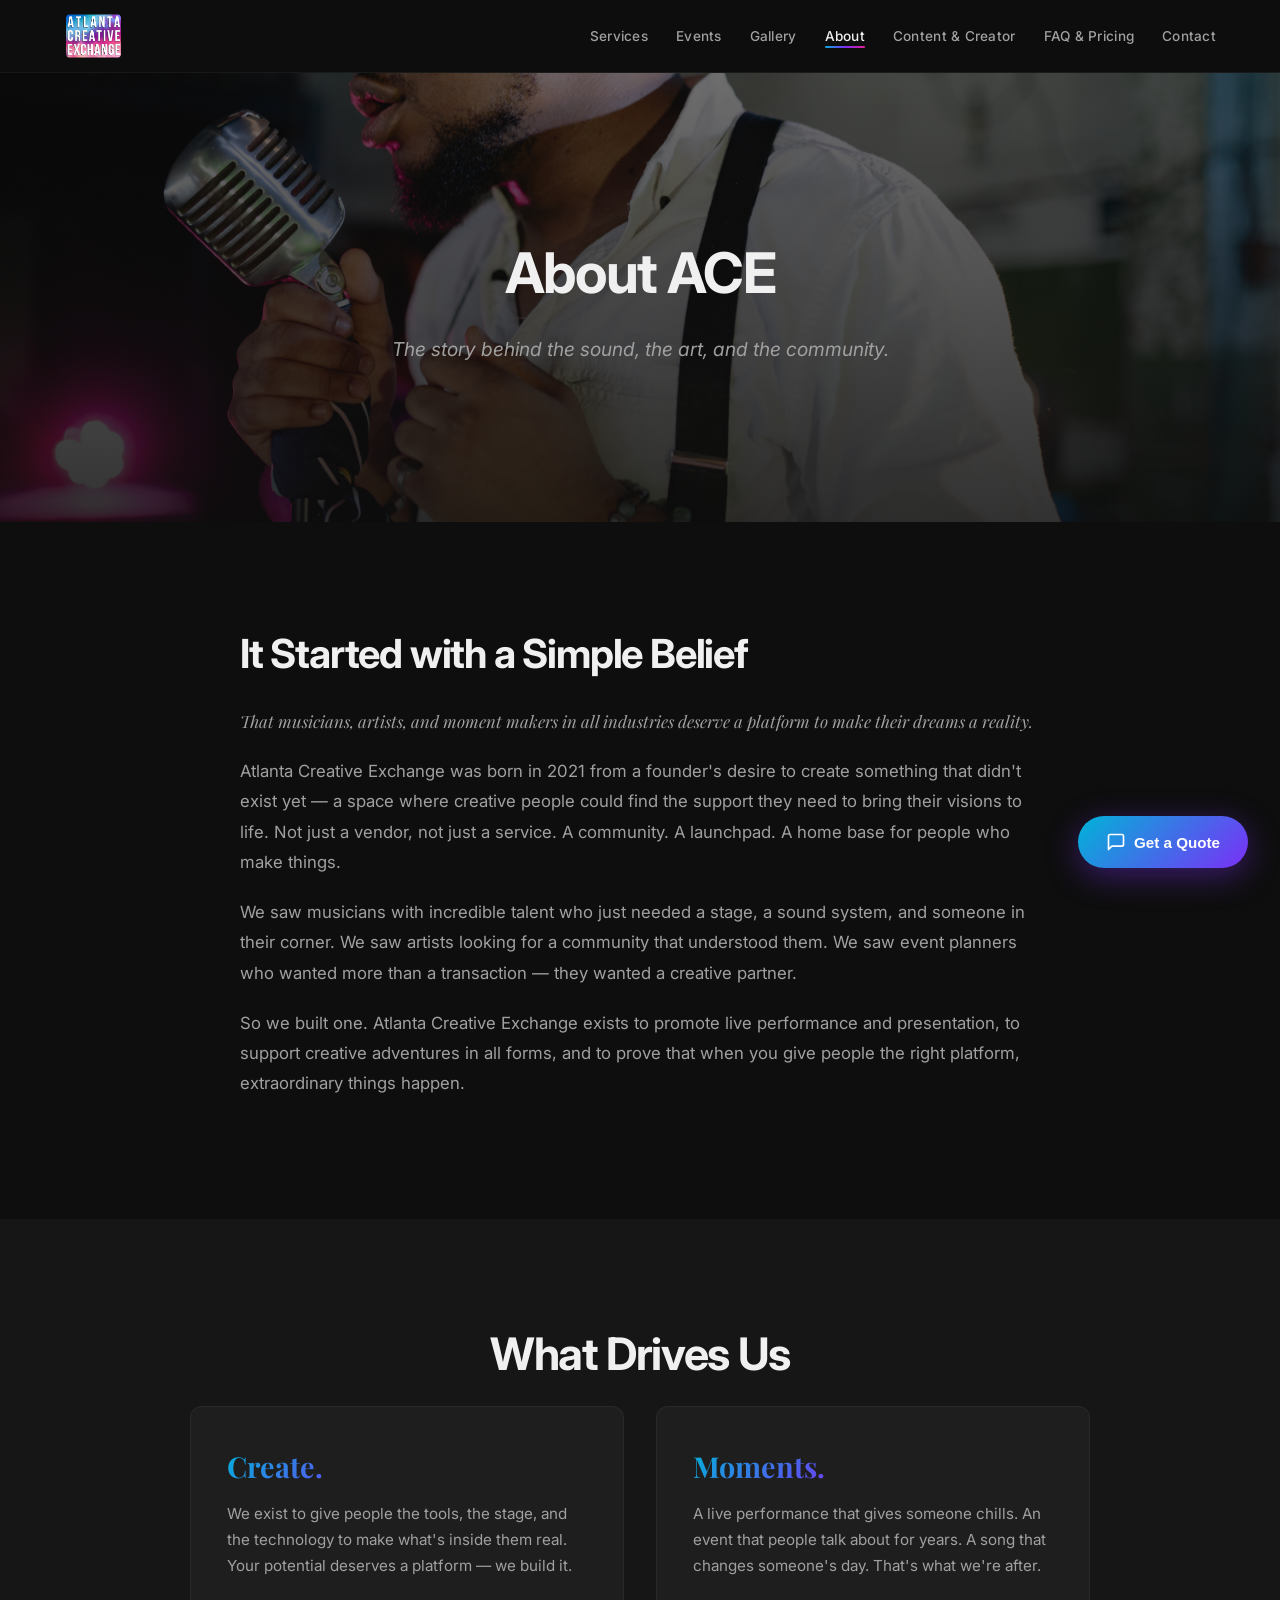
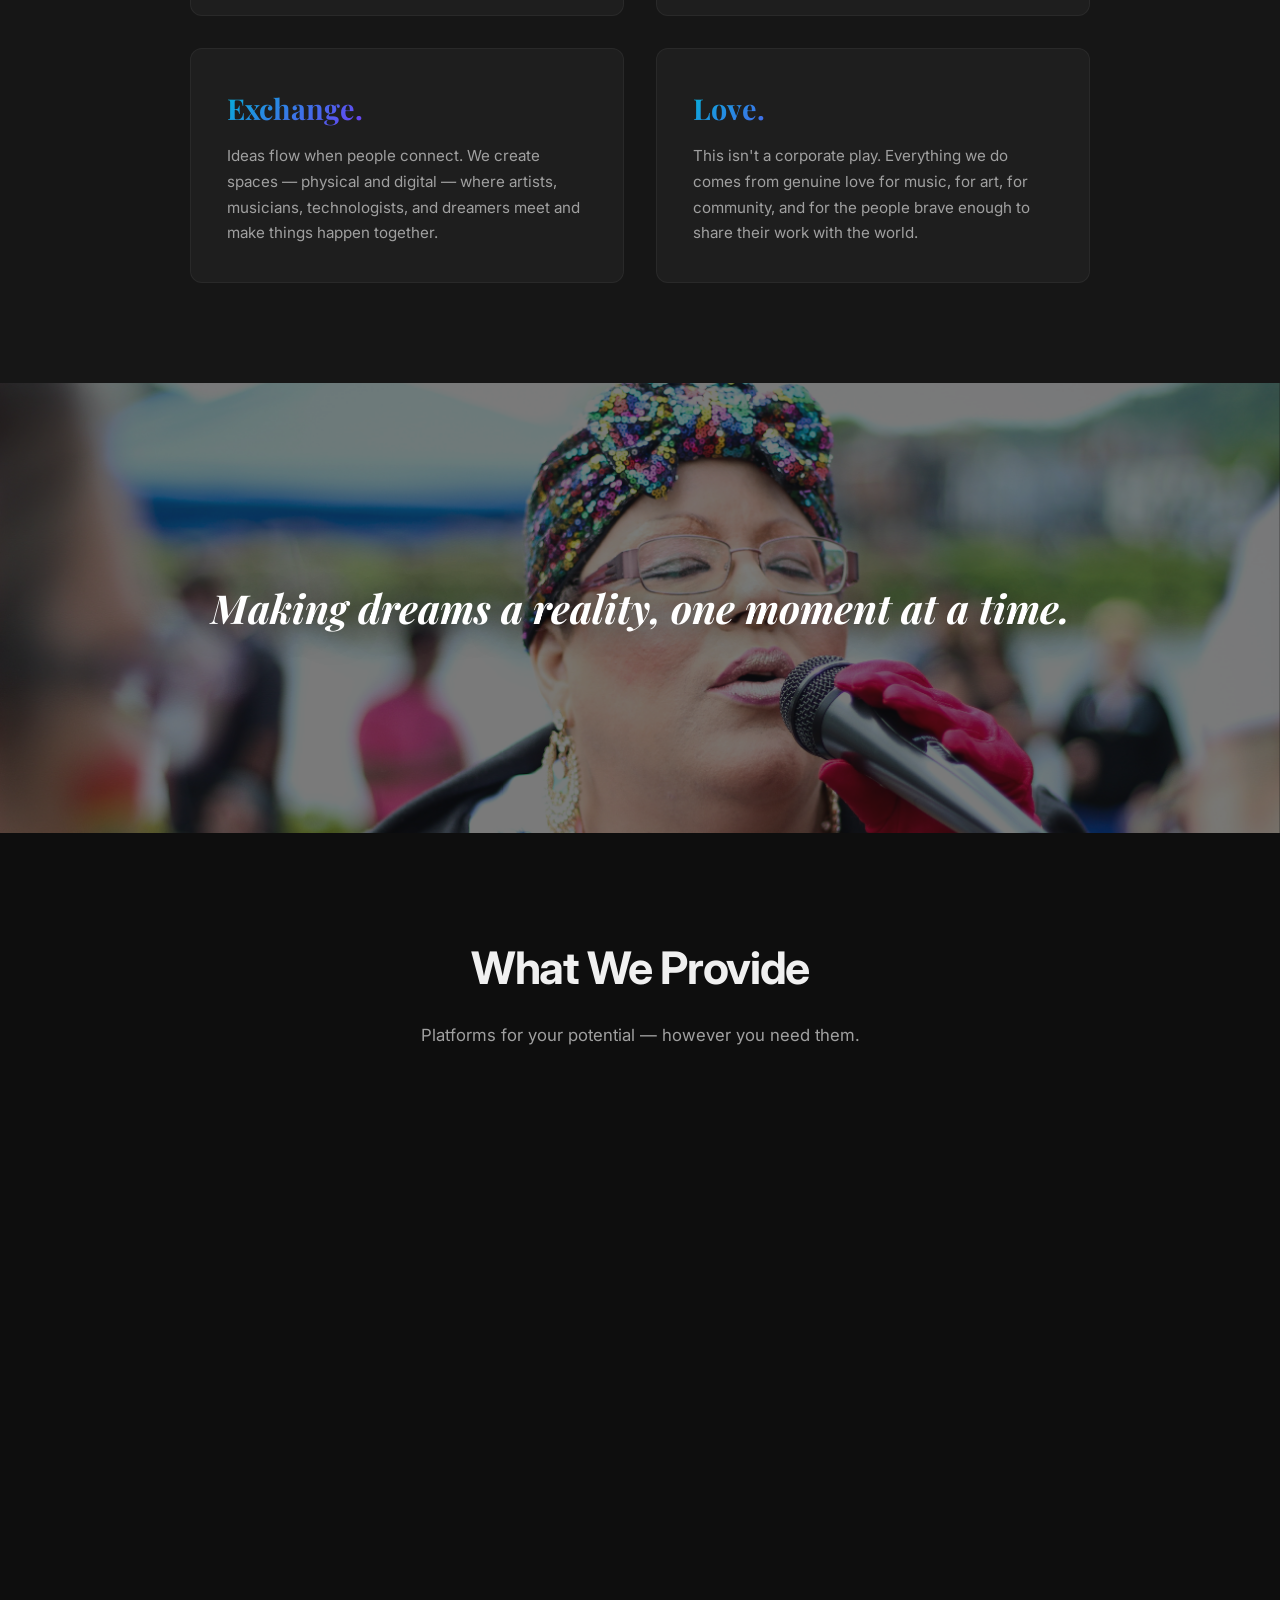
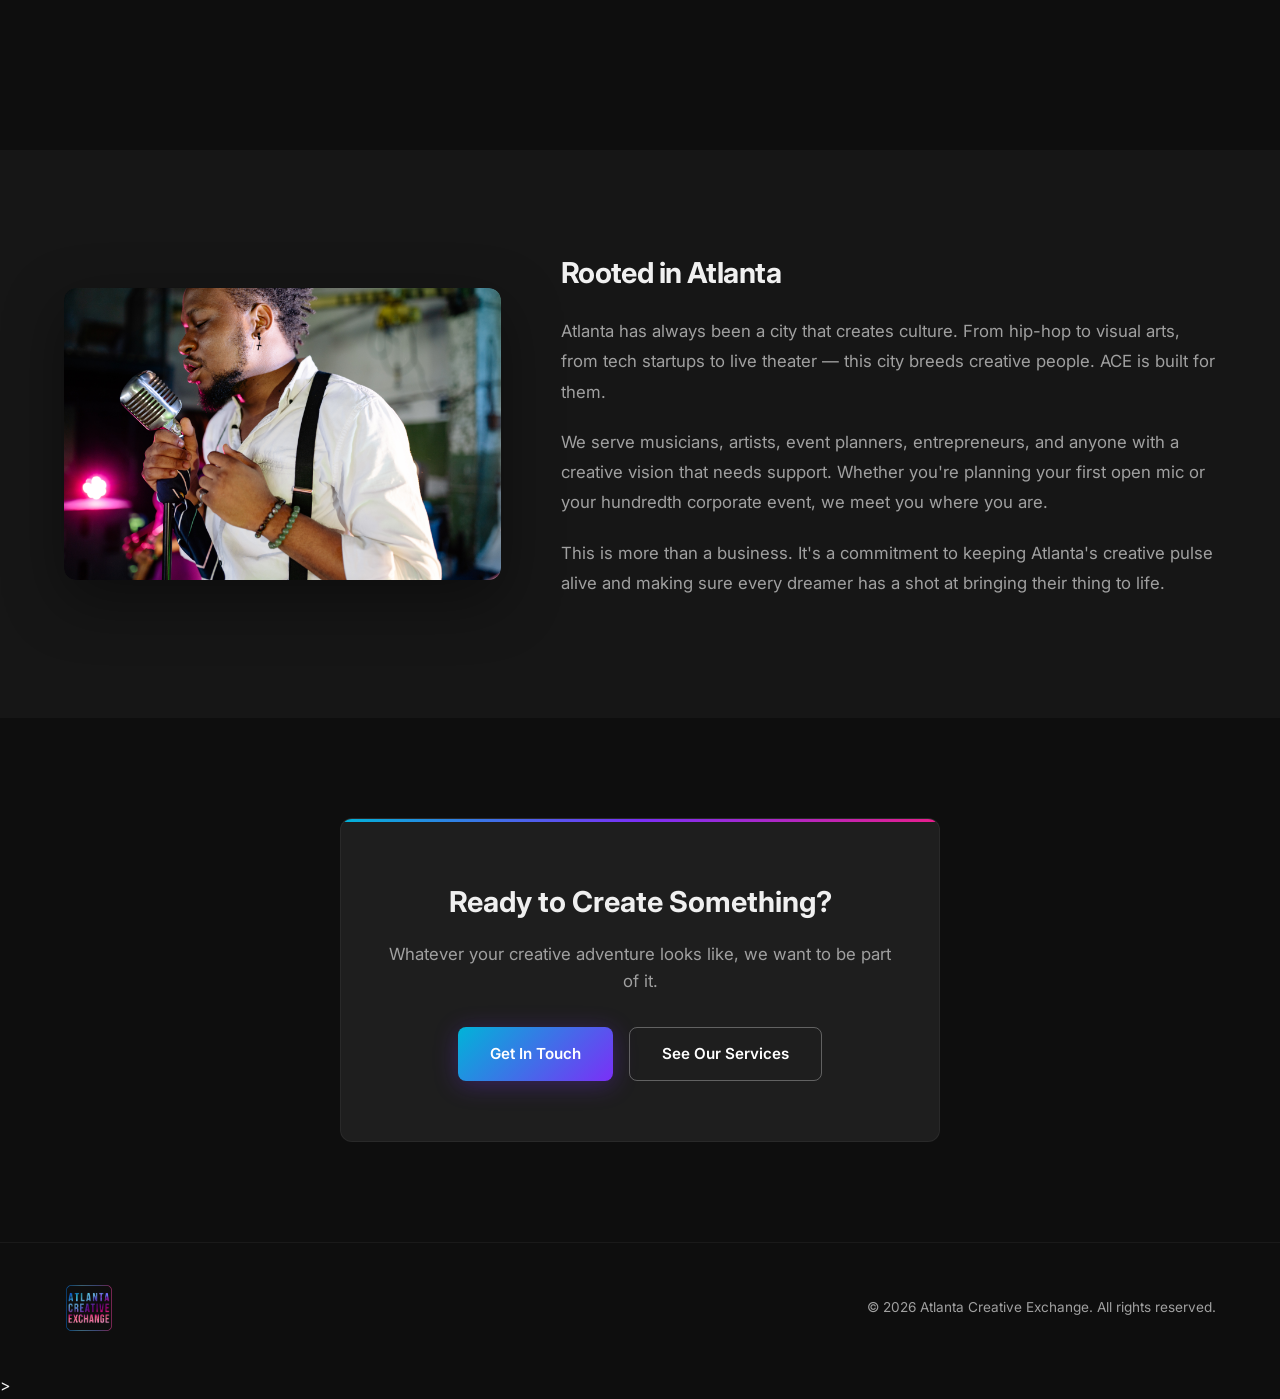
==== commit 29de0fd8: "Remove unused images, update references" ====
--- a/about.html
+++ b/about.html
@@ -131,7 +131,7 @@
             <div class="container">
                 <div class="roots-content">
                     <div class="roots-image">
-                        <img src="Resources/Images/IMG_0160.jpeg" alt="Atlanta Creative Exchange in the community" loading="lazy">
+                        <img src="Resources/Images/pexels-yan-krukov-9010058.jpg" alt="Atlanta Creative Exchange in the community" loading="lazy">
                     </div>
                     <div class="roots-text">
                         <h2>Rooted in Atlanta</h2>
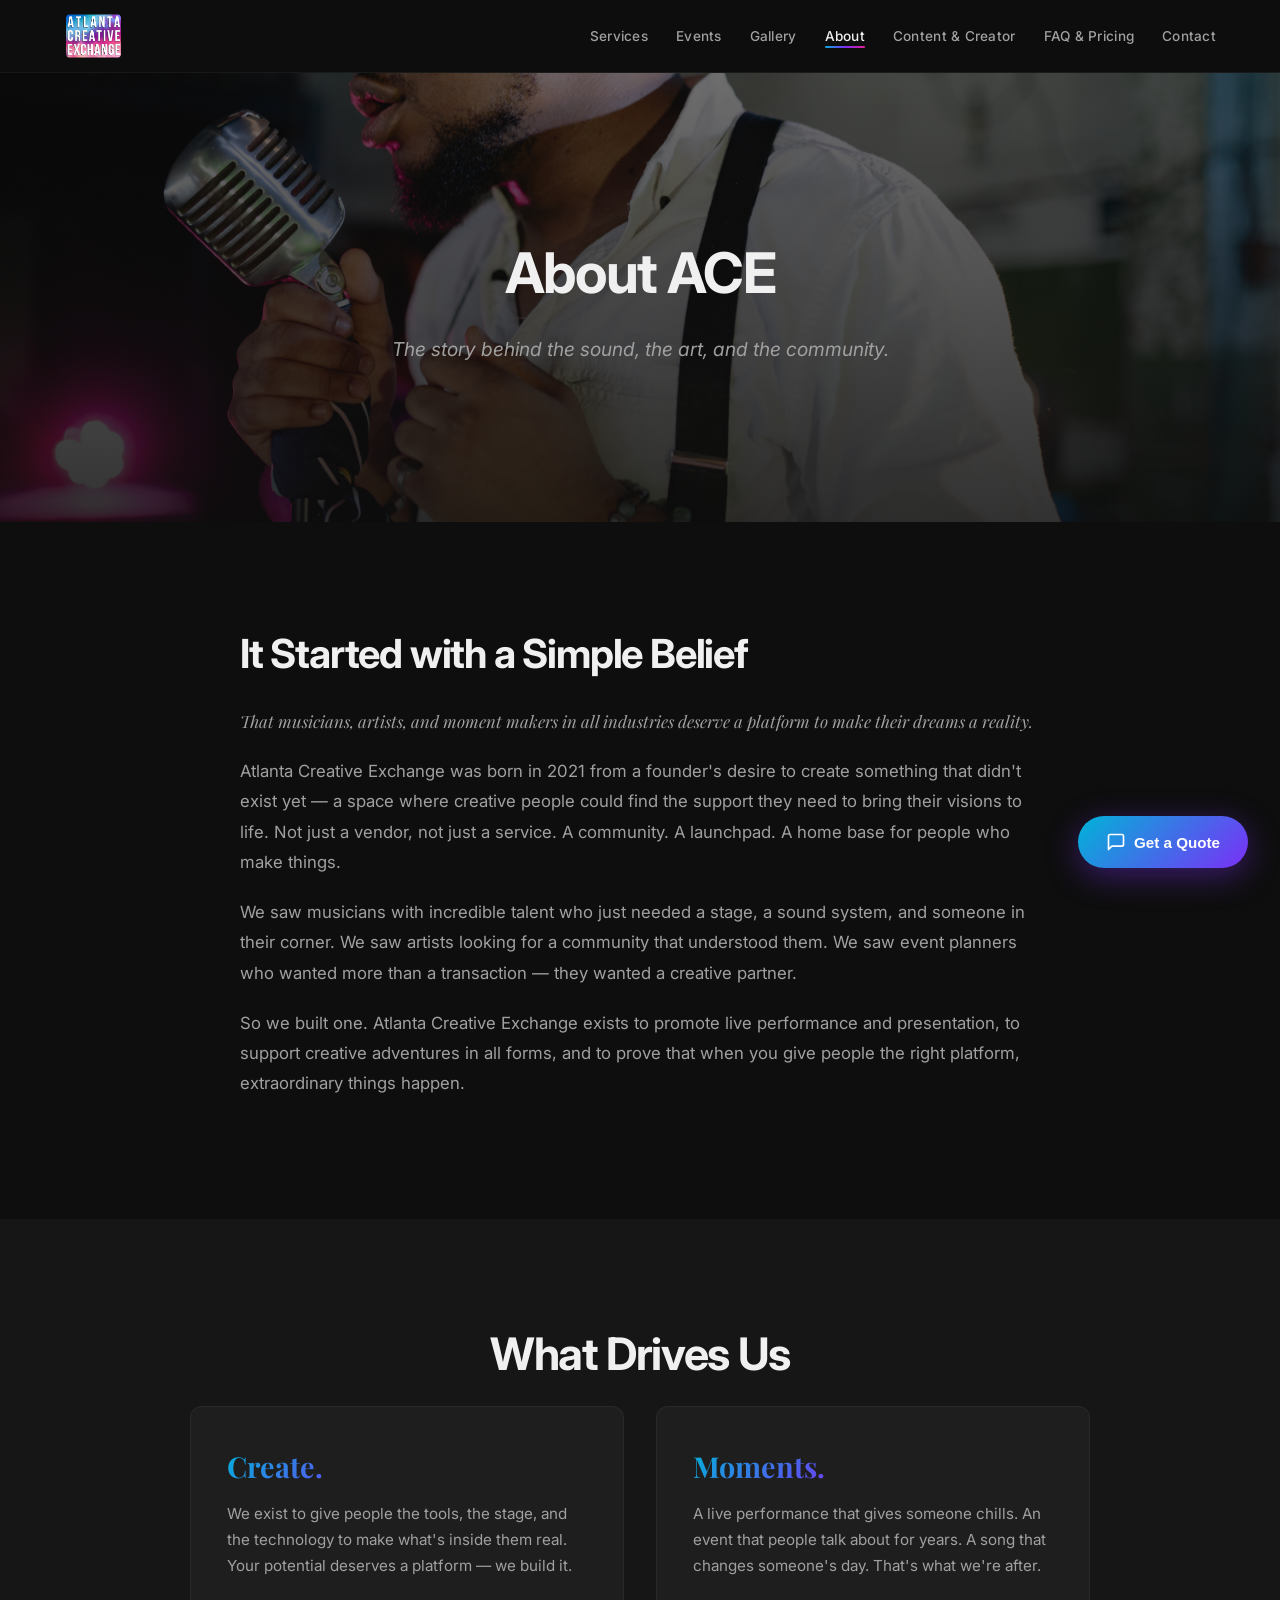
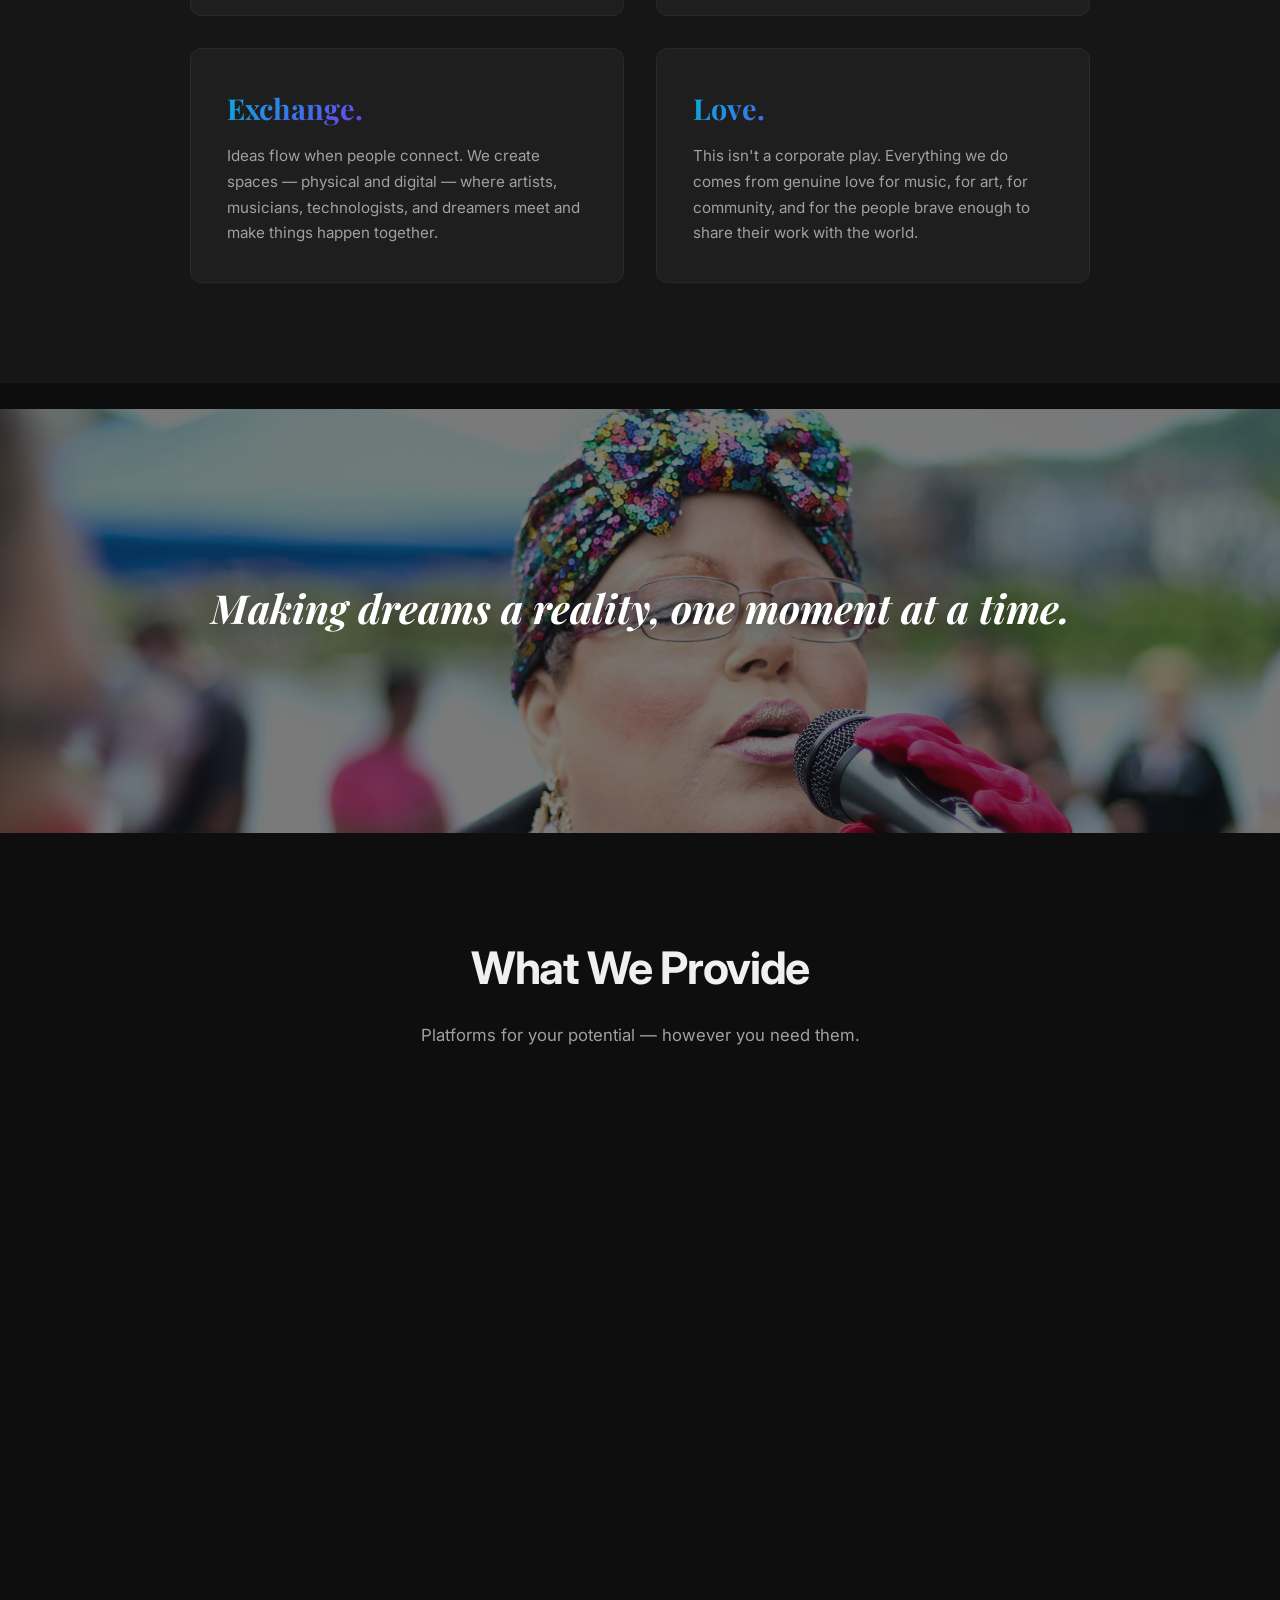
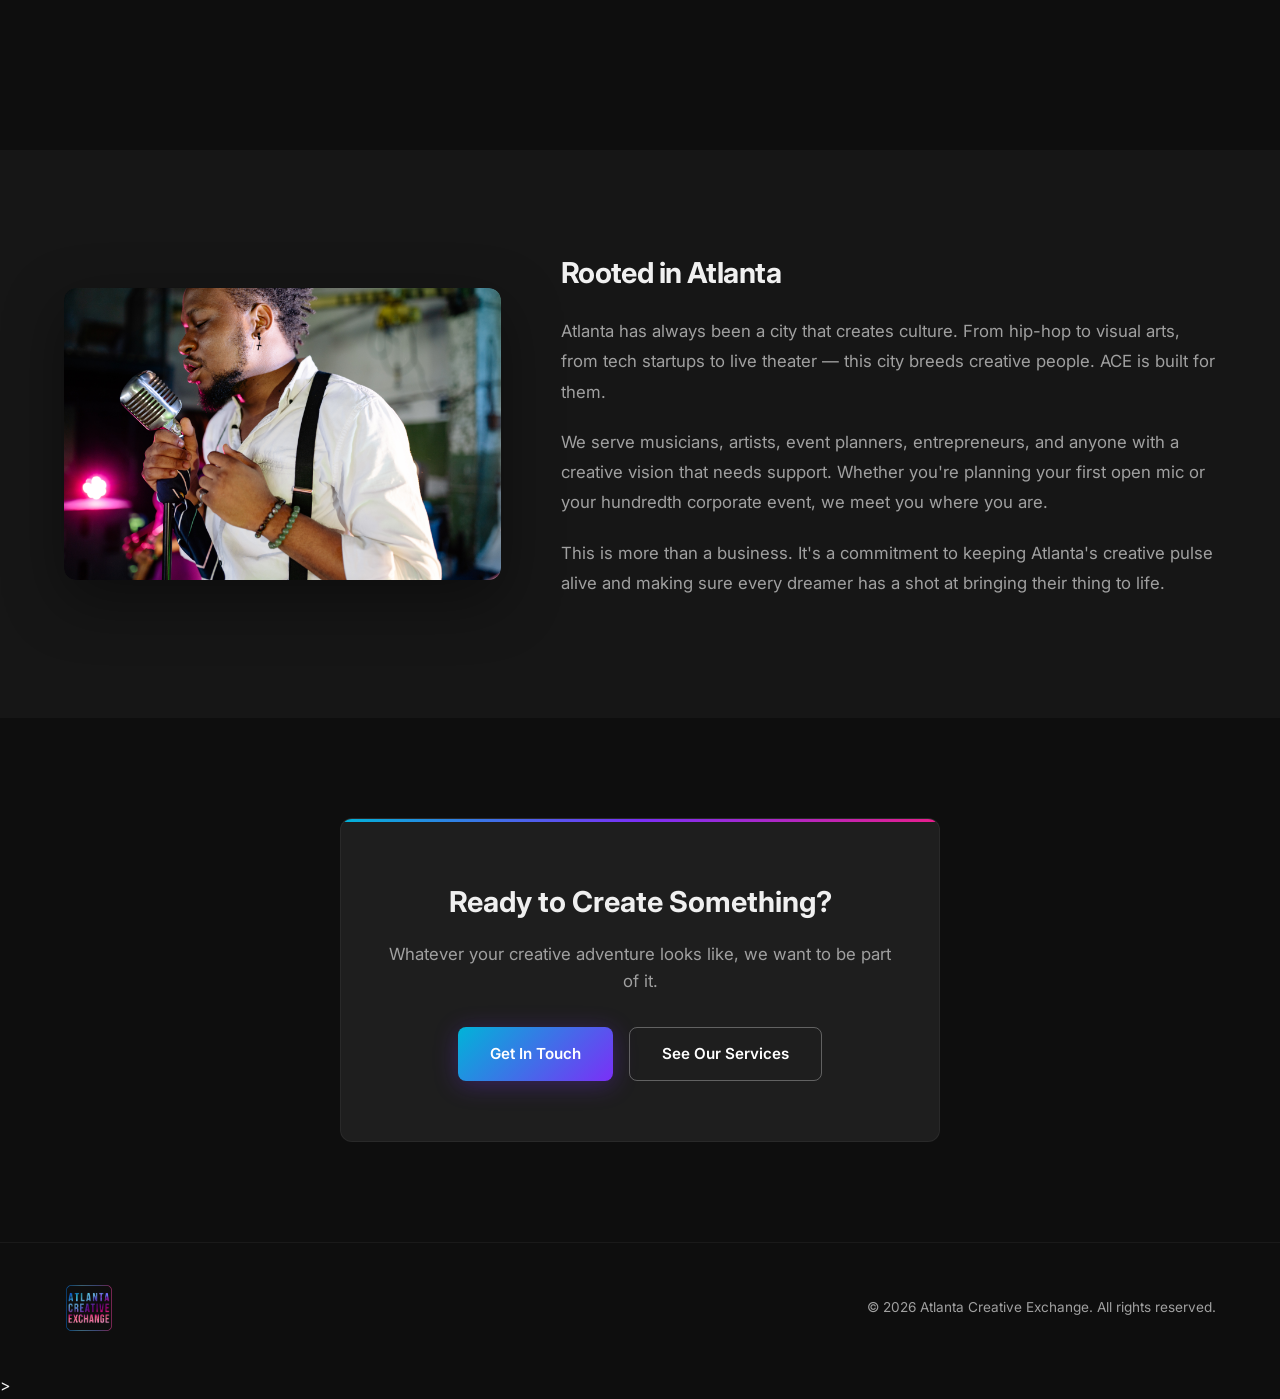
==== commit c628cad3: "Add black theme-color for mobile browser chrome and status bar" ====
--- a/about.html
+++ b/about.html
@@ -3,9 +3,12 @@
 <head>
     <meta charset="UTF-8">
     <meta name="viewport" content="width=device-width, initial-scale=1.0">
+    <meta name="theme-color" content="#0e0e0e">
+    <meta name="apple-mobile-web-app-status-bar-style" content="black-translucent">
     <title>About Us | Atlanta Creative Exchange</title>
     <meta name="description" content="Learn about Atlanta Creative Exchange — founded to create moments for musicians, artists, and moment makers in all industries.">
-    <link rel="icon" type="image/png" href="favicon.png">
+    <link rel="icon" type="image/png" sizes="32x32" href="favicon-32.png">
+    <link rel="apple-touch-icon" sizes="180x180" href="favicon.png">
     <link rel="stylesheet" href="styles.css">
     <link rel="preconnect" href="https://fonts.googleapis.com">
     <link rel="preconnect" href="https://fonts.gstatic.com" crossorigin>
--- a/styles.css
+++ b/styles.css
@@ -574,6 +574,9 @@
     overflow: hidden;
     box-shadow: 0 20px 60px rgba(0, 0, 0, 0.4);
     transition: transform var(--transition-slow);
+    display: flex;
+    align-items: center;
+    justify-content: center;
 }
 
 .events-image:hover {
@@ -584,6 +587,8 @@
     width: 100%;
     height: auto;
     border-radius: var(--radius);
+    object-fit: contain;
+    object-position: center;
 }
 
 .events-info h3 {
@@ -1410,24 +1415,27 @@
     .nav-links {
         position: fixed;
         top: 72px;
-        left: 0;
         right: 0;
+        width: 240px;
+        height: auto;
+        max-height: 0;
         background: rgba(14, 14, 14, 0.98);
         backdrop-filter: blur(16px);
         -webkit-backdrop-filter: blur(16px);
         flex-direction: column;
-        align-items: center;
+        align-items: flex-end;
         gap: 0;
-        padding: 0;
-        max-height: 0;
+        padding: 0 24px;
         overflow: hidden;
         transition: max-height 0.4s cubic-bezier(0.16, 1, 0.3, 1), padding 0.4s ease;
+        border-bottom-left-radius: var(--radius);
+        border-left: 1px solid rgba(255, 255, 255, 0.05);
         border-bottom: 1px solid rgba(255, 255, 255, 0.05);
     }
 
     .nav-links.active {
         max-height: 420px;
-        padding: 24px 0;
+        padding: 24px;
         gap: 20px;
     }
 
@@ -1435,8 +1443,59 @@
         display: flex;
     }
 
+    /* Pillars section — hidden on mobile, services IS the hero */
+    .pillars {
+        display: none;
+    }
+
     .hero {
-        min-height: 60vh;
+        display: none;
+    }
+
+    .services {
+        padding-top: 24px;
+        margin-top: 72px;
+    }
+
+    .services .section-title {
+        font-size: 2rem;
+        background: var(--gradient-brand);
+        -webkit-background-clip: text;
+        -webkit-text-fill-color: transparent;
+        background-clip: text;
+    }
+
+    .services .section-subtitle {
+        font-size: 1rem;
+        margin-bottom: 12px;
+    }
+
+    /* Mobile vision tagline — shows above title */
+    .mobile-vision {
+        display: block;
+        font-family: var(--font-display);
+        font-style: italic;
+        font-size: 1rem;
+        color: var(--color-text-muted);
+        text-align: center;
+        max-width: 320px;
+        margin: 0 auto 20px;
+        line-height: 1.6;
+    }
+
+    .services::before {
+        display: none;
+    }
+
+    .hero {
+        min-height: 50vh;
+        padding: 0 0 40px;
+    }
+
+    .hero-bg img {
+        object-fit: contain;
+        object-position: center top;
+        background-color: var(--color-bg);
     }
 
     .hero-b {
@@ -1550,6 +1609,7 @@
     border: 1px solid rgba(255, 255, 255, 0.08);
     border-radius: 16px;
     z-index: 9999;
+    overflow-x: hidden;
     overflow-y: auto;
     opacity: 0;
     pointer-events: none;
@@ -2363,3 +2423,391 @@
         padding: 12px 10px;
     }
 }
+
+/* --- Back button (final step) --- */
+.step-nav-final {
+    flex-direction: column;
+    gap: 16px;
+}
+
+.btn-back {
+    background: none;
+    border: none;
+    color: var(--color-text-muted);
+    font-size: 0.85rem;
+    font-family: var(--font-main);
+    cursor: pointer;
+    padding: 8px 0;
+    transition: color var(--transition);
+}
+
+.btn-back:hover {
+    color: var(--color-cyan);
+}
+
+/* --- Custom scrollbar (modal) --- */
+.quote-modal::-webkit-scrollbar {
+    width: 6px;
+}
+
+.quote-modal::-webkit-scrollbar-track {
+    background: transparent;
+}
+
+.quote-modal::-webkit-scrollbar-thumb {
+    background: rgba(255, 255, 255, 0.12);
+    border-radius: 3px;
+}
+
+.quote-modal::-webkit-scrollbar-thumb:hover {
+    background: rgba(255, 255, 255, 0.2);
+}
+
+.quote-modal {
+    scrollbar-width: thin;
+    scrollbar-color: rgba(255, 255, 255, 0.12) transparent;
+}
+
+/* --- Service Type Selector (modal first step) --- */
+.service-type-cards {
+    display: grid;
+    grid-template-columns: 1fr 1fr;
+    gap: 16px;
+    margin-bottom: 24px;
+}
+
+.service-type-card {
+    cursor: pointer;
+}
+
+.service-type-card input {
+    display: none;
+}
+
+.service-type-content {
+    padding: 28px 20px;
+    border: 1px solid rgba(255, 255, 255, 0.08);
+    border-radius: var(--radius);
+    text-align: center;
+    transition: all var(--transition);
+    display: flex;
+    flex-direction: column;
+    align-items: center;
+    gap: 12px;
+}
+
+.service-type-content svg {
+    color: var(--color-text-muted);
+    transition: color var(--transition);
+}
+
+.service-type-content strong {
+    display: block;
+    font-size: 1rem;
+}
+
+.service-type-content span {
+    font-size: 0.8rem;
+    color: var(--color-text-muted);
+}
+
+.service-type-card input:checked + .service-type-content {
+    border-color: var(--color-purple);
+    background: rgba(123, 47, 247, 0.08);
+    box-shadow: 0 0 0 2px rgba(123, 47, 247, 0.3);
+}
+
+.service-type-card input:checked + .service-type-content svg {
+    color: var(--color-cyan);
+}
+
+.service-type-content:hover {
+    border-color: rgba(255, 255, 255, 0.15);
+}
+
+@media (max-width: 480px) {
+    .service-type-cards {
+        grid-template-columns: 1fr;
+    }
+}
+
+/* --- Mobile hero & general fixes --- */
+@media (max-width: 580px) {
+    .hero-bg {
+        background-color: var(--color-bg);
+    }
+
+    .hero-cta .btn {
+        width: 100%;
+        justify-content: center;
+    }
+
+    .digital-feature {
+        padding: 60px 0;
+    }
+
+    .digital-feature-content h2 {
+        font-size: 1.5rem;
+    }
+
+    .digital-feature-content p {
+        font-size: 0.95rem;
+    }
+
+    .pillar-word {
+        font-size: 1.5rem;
+    }
+
+    .section-title {
+        font-size: 1.6rem;
+    }
+
+    .section-subtitle {
+        font-size: 0.95rem;
+    }
+}
+
+/* --- Modal mobile fullscreen on small devices --- */
+@media (max-width: 480px) {
+    .quote-modal {
+        position: fixed;
+        top: 0;
+        left: 0;
+        right: 0;
+        bottom: 0;
+        width: 100%;
+        max-width: 100%;
+        height: 100%;
+        max-height: 100%;
+        border-radius: 0;
+        transform: none;
+        opacity: 0;
+        overflow-x: hidden;
+        overflow-y: auto;
+    }
+
+    .quote-modal.active {
+        opacity: 1;
+        transform: none;
+    }
+
+    .quote-modal-inner {
+        padding: 24px 16px;
+        padding-bottom: 100px;
+    }
+
+    .quote-header h2 {
+        font-size: 1.4rem;
+    }
+
+    .quote-subtitle {
+        font-size: 0.85rem;
+    }
+
+    .quote-step h3 {
+        font-size: 1.05rem;
+    }
+
+    .service-type-content {
+        padding: 20px 16px;
+    }
+
+    .service-type-content strong {
+        font-size: 0.9rem;
+    }
+
+    .radio-card-content {
+        padding: 14px 10px;
+    }
+
+    .radio-card-content strong {
+        font-size: 0.9rem;
+    }
+
+    .radio-detail {
+        font-size: 0.7rem !important;
+    }
+
+    .step-nav,
+    .step-nav-final {
+        position: fixed;
+        bottom: 0;
+        left: 0;
+        right: 0;
+        background: var(--color-bg-card);
+        padding: 16px;
+        border-top: 1px solid rgba(255, 255, 255, 0.06);
+        margin: 0;
+        z-index: 10;
+    }
+}
+
+/* --- Email List Modal --- */
+.email-list-overlay {
+    position: fixed;
+    inset: 0;
+    background: rgba(0, 0, 0, 0.7);
+    backdrop-filter: blur(4px);
+    z-index: 9998;
+    opacity: 0;
+    pointer-events: none;
+    transition: opacity 0.3s ease;
+}
+
+.email-list-overlay.active {
+    opacity: 1;
+    pointer-events: auto;
+}
+
+.email-list-modal {
+    position: fixed;
+    top: 50%;
+    left: 50%;
+    transform: translate(-50%, -50%) scale(0.95);
+    width: 90%;
+    max-width: 420px;
+    background: var(--color-bg-card);
+    border: 1px solid rgba(255, 255, 255, 0.08);
+    border-radius: 16px;
+    padding: 36px 32px;
+    z-index: 9999;
+    opacity: 0;
+    pointer-events: none;
+    transition: opacity 0.3s ease, transform 0.3s cubic-bezier(0.16, 1, 0.3, 1);
+}
+
+.email-list-modal.active {
+    opacity: 1;
+    pointer-events: auto;
+    transform: translate(-50%, -50%) scale(1);
+}
+
+.email-list-inner h3,
+.email-list-success h3 {
+    font-size: 1.4rem;
+    font-weight: 700;
+    margin-bottom: 12px;
+}
+
+.email-list-inner p,
+.email-list-success p {
+    font-size: 0.95rem;
+    color: var(--color-text-muted);
+    line-height: 1.6;
+    margin-bottom: 20px;
+}
+
+.email-list-inner .form-group {
+    margin-bottom: 16px;
+}
+
+.email-list-inner input {
+    width: 100%;
+    background: var(--color-bg);
+    border: 1px solid rgba(255, 255, 255, 0.1);
+    border-radius: var(--radius-sm);
+    padding: 12px 14px;
+    font-size: 1rem;
+    color: var(--color-text);
+    font-family: var(--font-main);
+}
+
+.email-list-inner input:focus {
+    outline: none;
+    border-color: var(--color-purple);
+}
+
+.email-list-note {
+    font-size: 0.75rem !important;
+    color: var(--color-text-muted) !important;
+    margin-top: 12px !important;
+    margin-bottom: 0 !important;
+    text-align: center;
+}
+
+.email-list-success {
+    text-align: center;
+}
+
+@media (max-width: 480px) {
+    .email-list-modal {
+        width: 95%;
+        padding: 28px 20px;
+    }
+}
+
+/* --- Mobile hero CTA (hidden on desktop) --- */
+.mobile-hero-cta {
+    display: none;
+}
+
+@media (max-width: 580px) {
+    .mobile-hero-cta {
+        display: flex;
+        justify-content: center;
+        margin-bottom: 40px;
+    }
+
+    .mobile-hero-cta .btn {
+        width: 100%;
+        max-width: 300px;
+    }
+}
+
+/* --- Gallery: horizontal scroll on mobile instead of grid --- */
+@media (max-width: 580px) {
+    .gallery {
+        padding: 60px 0;
+    }
+
+    .gallery .section-subtitle {
+        margin-bottom: 24px;
+    }
+
+    .gallery-grid {
+        display: flex;
+        overflow-x: auto;
+        scroll-snap-type: x mandatory;
+        gap: 12px;
+        padding-bottom: 16px;
+        -webkit-overflow-scrolling: touch;
+    }
+
+    .gallery-item {
+        flex: 0 0 70vw;
+        height: 220px;
+        scroll-snap-align: start;
+        border-radius: var(--radius-sm);
+    }
+
+    .gallery-item-tall,
+    .gallery-item-wide {
+        grid-row: auto;
+        grid-column: auto;
+        flex: 0 0 70vw;
+        height: 220px;
+    }
+}
+
+/* --- Mobile vision text (hidden on desktop) --- */
+.mobile-vision {
+    display: none;
+}
+
+/* --- Larger logos on mobile --- */
+@media (max-width: 580px) {
+    .logo img {
+        height: 56px;
+    }
+
+    .footer-logo {
+        height: 64px;
+    }
+}
+
+/* Hide pillars nav link on mobile since section is hidden */
+@media (max-width: 580px) {
+    .nav-pillars-link {
+        display: none;
+    }
+}
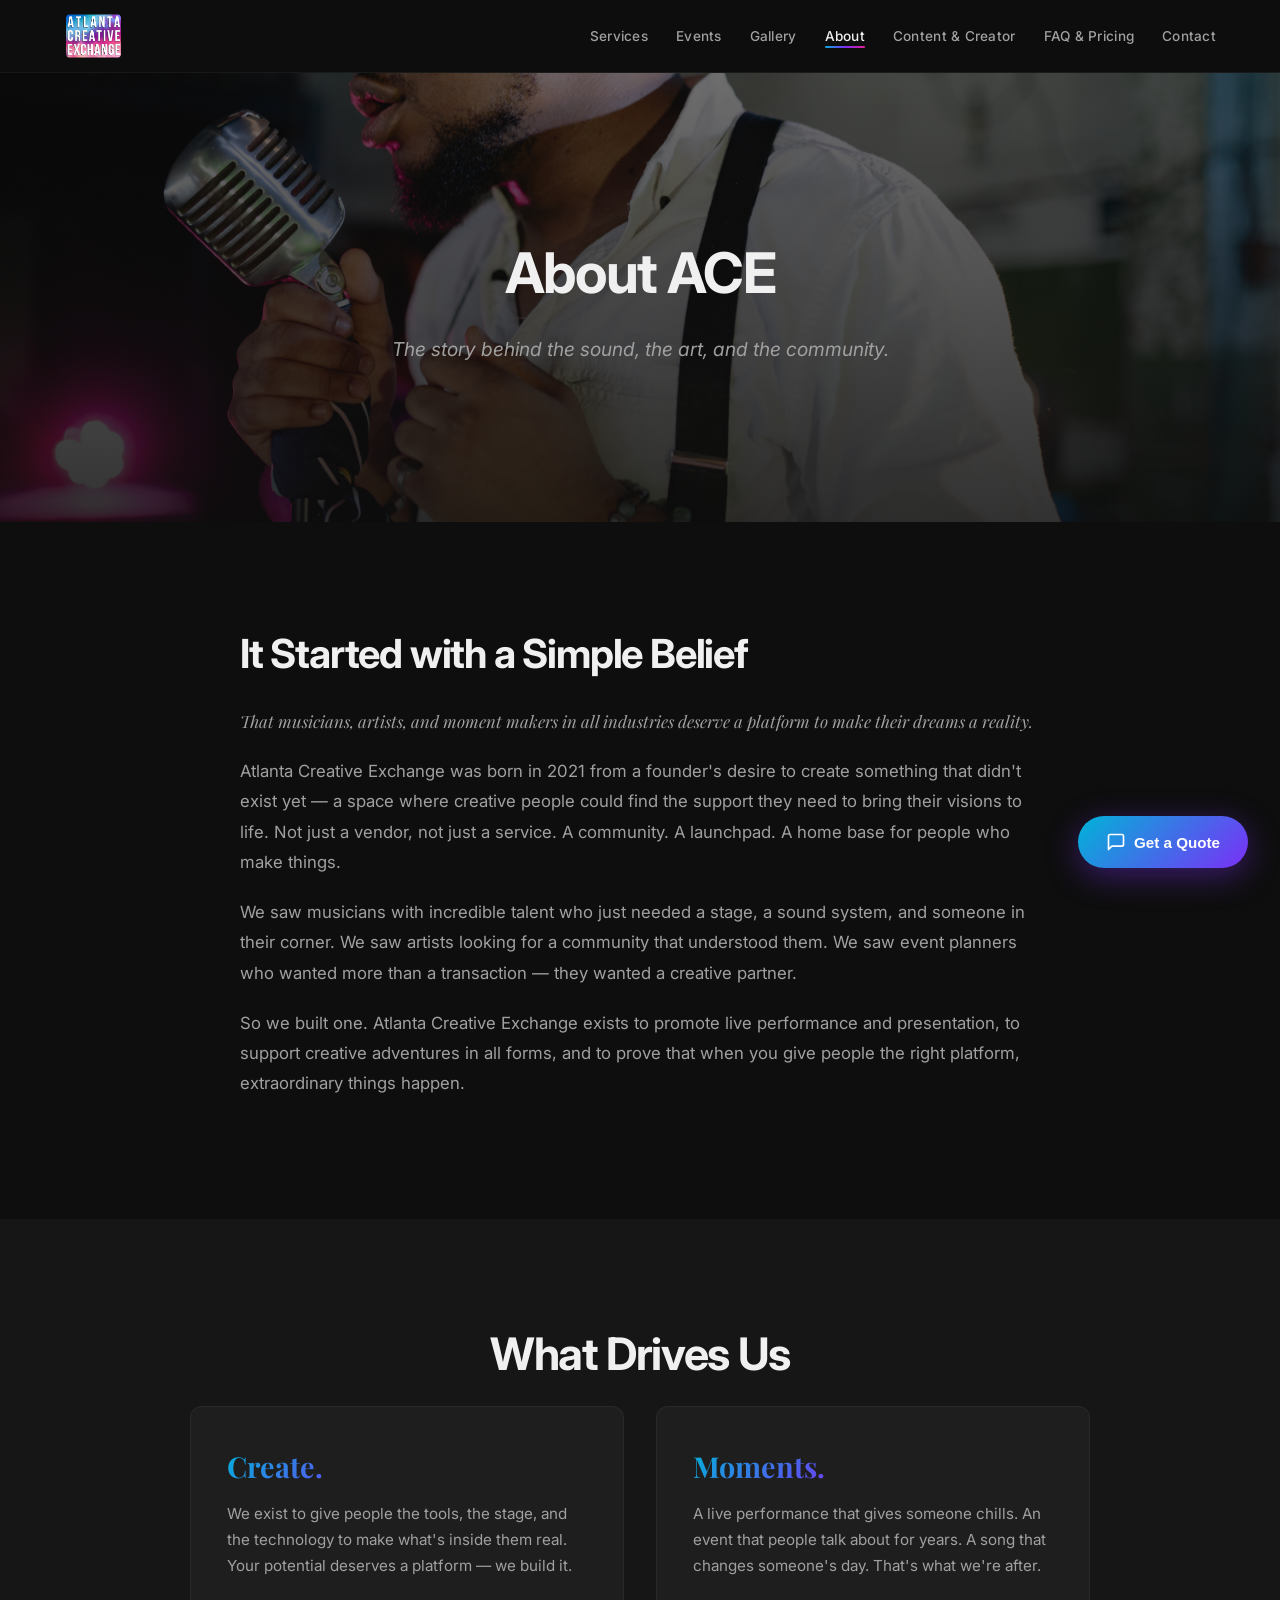
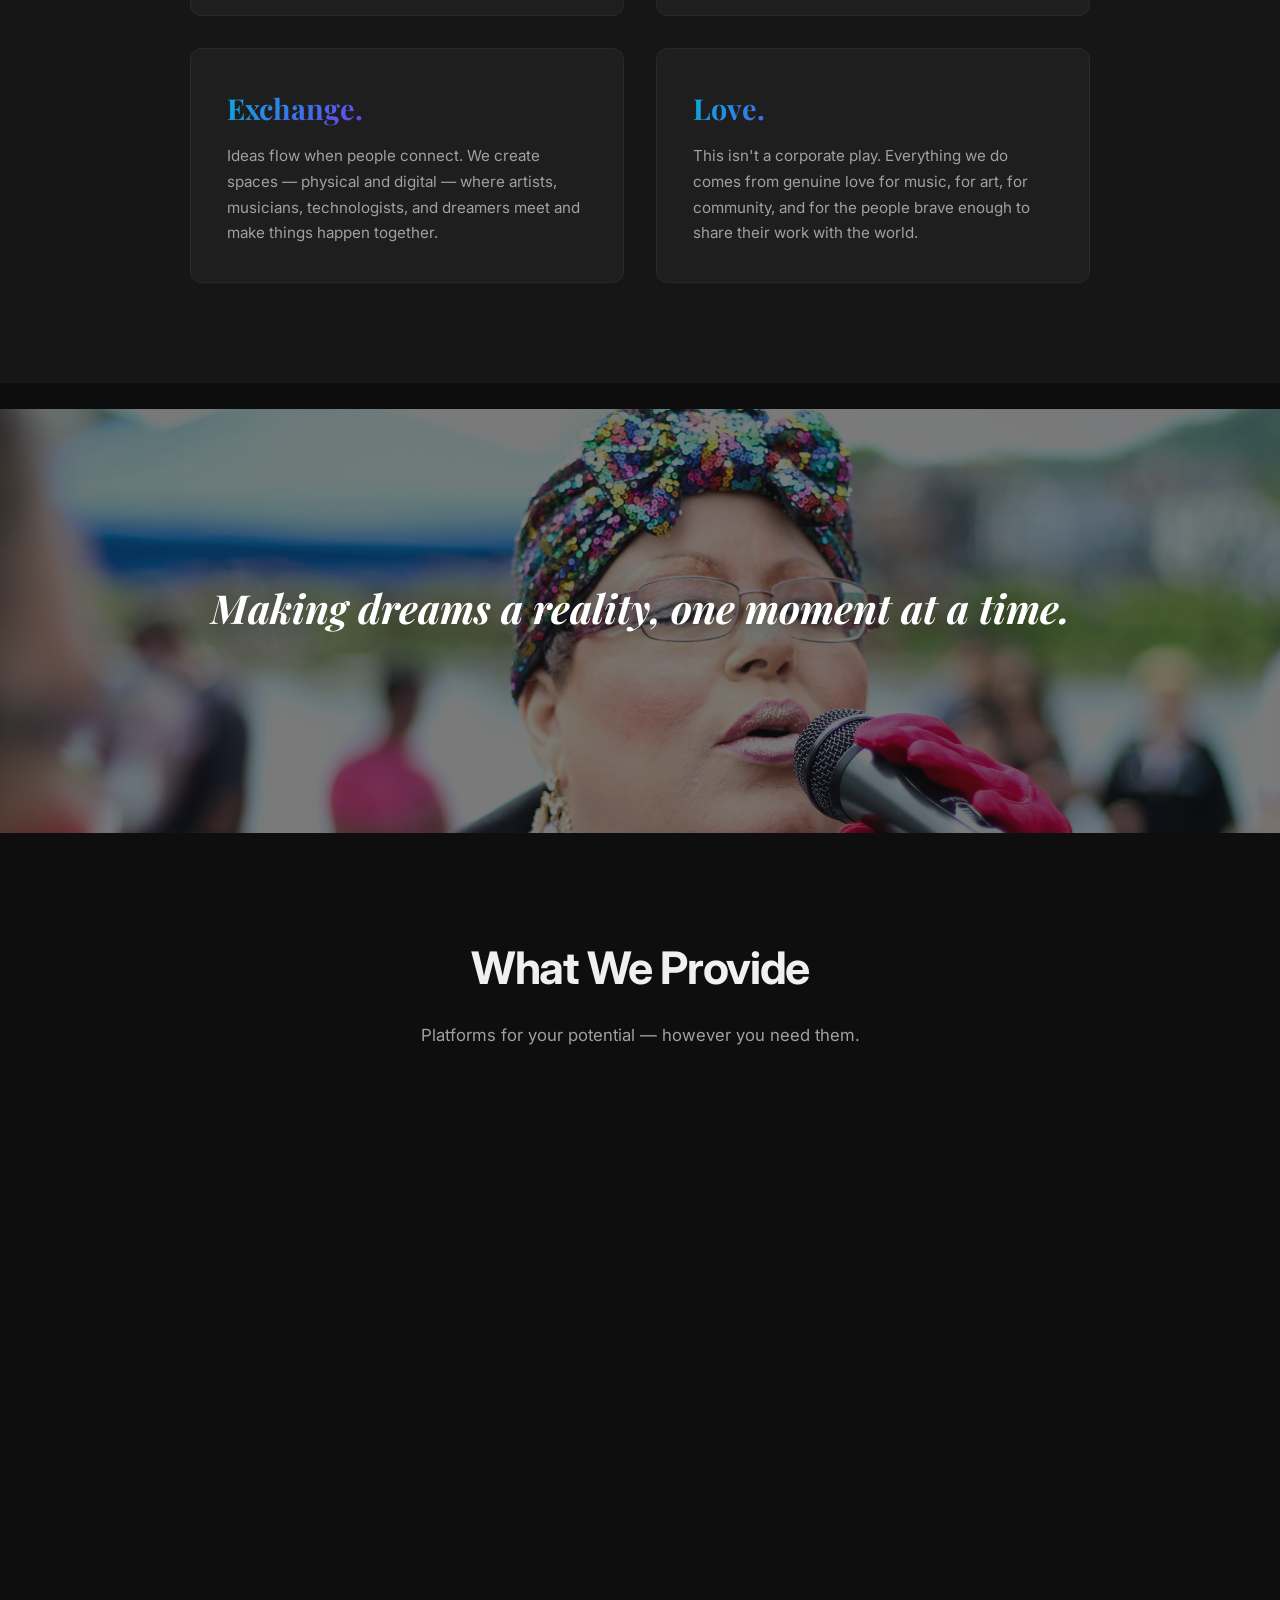
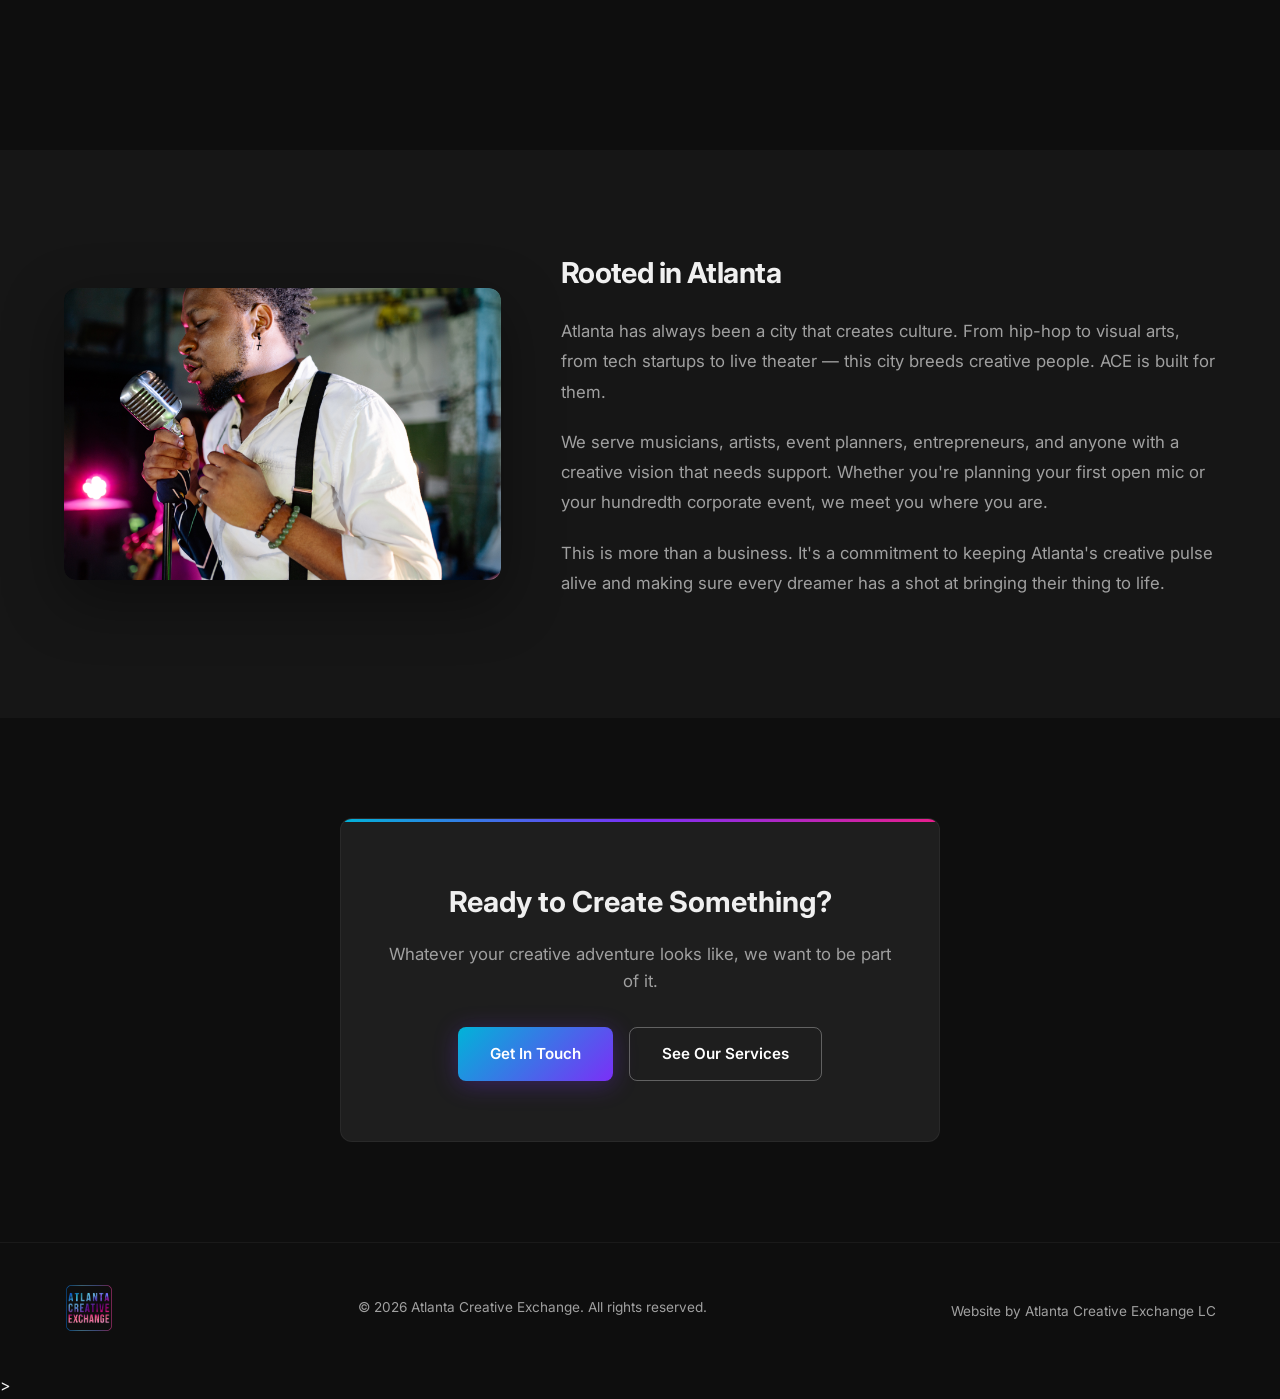
==== commit 159d0536: "Add subtle 'Website by Atlanta Creative Exchange LC' credit to footer on all pages" ====
--- a/about.html
+++ b/about.html
@@ -165,7 +165,7 @@
         <div class="container">
             <div class="footer-content">
                 <img src="Resources/Invert-01.png" alt="Atlanta Creative Exchange" class="footer-logo">
-                <p>&copy; 2026 Atlanta Creative Exchange. All rights reserved.</p>
+                <p>&copy; 2026 Atlanta Creative Exchange. All rights reserved.</p><p class="footer-credit">Website by Atlanta Creative Exchange LC</p>
             </div>
         </div>
     </footer>
--- a/styles.css
+++ b/styles.css
@@ -2811,3 +2811,199 @@
         display: none;
     }
 }
+
+/* --- Multi-date event blocks --- */
+.event-dates-section {
+    margin-bottom: 20px;
+}
+
+.event-dates-label {
+    display: block;
+    font-size: 0.85rem;
+    font-weight: 500;
+    color: var(--color-text-muted);
+    margin-bottom: 12px;
+}
+
+.event-date-block {
+    padding: 16px;
+    background: rgba(255, 255, 255, 0.02);
+    border: 1px solid rgba(255, 255, 255, 0.06);
+    border-radius: var(--radius-sm);
+    margin-bottom: 12px;
+}
+
+.event-date-header {
+    display: flex;
+    justify-content: space-between;
+    align-items: center;
+    margin-bottom: 12px;
+}
+
+.event-date-num {
+    font-size: 0.8rem;
+    font-weight: 600;
+    color: var(--color-cyan);
+    text-transform: uppercase;
+    letter-spacing: 0.05em;
+}
+
+.btn-remove-date {
+    background: none;
+    border: none;
+    color: var(--color-magenta);
+    font-size: 0.8rem;
+    cursor: pointer;
+    padding: 4px 8px;
+    border-radius: 4px;
+    transition: background var(--transition);
+}
+
+.btn-remove-date:hover {
+    background: rgba(233, 30, 140, 0.1);
+}
+
+.event-date-block .form-row {
+    display: grid;
+    grid-template-columns: 1fr 1fr 1fr;
+    gap: 12px;
+}
+
+.btn-add-date {
+    background: none;
+    border: 1px dashed rgba(255, 255, 255, 0.15);
+    color: var(--color-text-muted);
+    font-size: 0.85rem;
+    font-family: var(--font-main);
+    padding: 12px;
+    width: 100%;
+    border-radius: var(--radius-sm);
+    cursor: pointer;
+    transition: all var(--transition);
+}
+
+.btn-add-date:hover {
+    border-color: var(--color-cyan);
+    color: var(--color-cyan);
+}
+
+.same-services-group {
+    padding: 12px 16px;
+    background: rgba(123, 47, 247, 0.05);
+    border: 1px solid rgba(123, 47, 247, 0.15);
+    border-radius: var(--radius-sm);
+}
+
+@media (max-width: 580px) {
+    .event-date-block .form-row {
+        grid-template-columns: 1fr;
+    }
+}
+
+/* --- Per-Day Service Cards (step 1b) --- */
+.step-description {
+    font-size: 0.9rem;
+    color: var(--color-text-muted);
+    margin-bottom: 20px;
+    line-height: 1.5;
+}
+
+.per-day-card {
+    padding: 20px;
+    background: rgba(255, 255, 255, 0.02);
+    border: 1px solid rgba(255, 255, 255, 0.06);
+    border-radius: var(--radius-sm);
+    margin-bottom: 16px;
+}
+
+.per-day-header {
+    font-size: 0.9rem;
+    margin-bottom: 14px;
+    padding-bottom: 10px;
+    border-bottom: 1px solid rgba(255, 255, 255, 0.06);
+    color: var(--color-cyan);
+}
+
+.per-day-card .form-group {
+    margin-bottom: 12px;
+}
+
+.per-day-card .form-row {
+    display: grid;
+    grid-template-columns: 1fr 1fr;
+    gap: 12px;
+}
+
+.per-day-card label {
+    font-size: 0.8rem;
+    color: var(--color-text-muted);
+}
+
+.per-day-card input,
+.per-day-card select {
+    width: 100%;
+    background: var(--color-bg);
+    border: 1px solid rgba(255, 255, 255, 0.08);
+    border-radius: var(--radius-sm);
+    padding: 10px 12px;
+    font-size: 0.9rem;
+    color: var(--color-text);
+    font-family: var(--font-main);
+}
+
+.per-day-card .checkbox-group {
+    grid-template-columns: 1fr 1fr;
+}
+
+@media (max-width: 580px) {
+    .per-day-card .form-row {
+        grid-template-columns: 1fr;
+    }
+    .per-day-card .checkbox-group {
+        grid-template-columns: 1fr;
+    }
+}
+
+/* --- Form note box --- */
+.form-note-box {
+    padding: 14px 16px;
+    background: rgba(0, 180, 216, 0.06);
+    border: 1px solid rgba(0, 180, 216, 0.15);
+    border-radius: var(--radius-sm);
+    margin-top: 16px;
+}
+
+.form-note-box p {
+    font-size: 0.85rem;
+    color: var(--color-text-muted);
+    line-height: 1.5;
+}
+
+/* --- Footer admin link --- */
+.footer-admin-link {
+    font-size: 0.75rem;
+    color: var(--color-text-muted);
+    opacity: 0.5;
+    transition: opacity var(--transition);
+}
+
+.footer-admin-link:hover {
+    opacity: 1;
+    color: var(--color-cyan);
+}
+
+/* --- Portal nav link --- */
+.nav-portal-link {
+    background: var(--gradient-brand);
+    -webkit-background-clip: text;
+    -webkit-text-fill-color: transparent;
+    background-clip: text;
+    font-weight: 600 !important;
+}
+
+/* --- Footer credit --- */
+.footer-credit {
+    font-size: 0.65rem;
+    color: rgba(160, 160, 160, 0.3);
+    margin-top: 8px;
+}
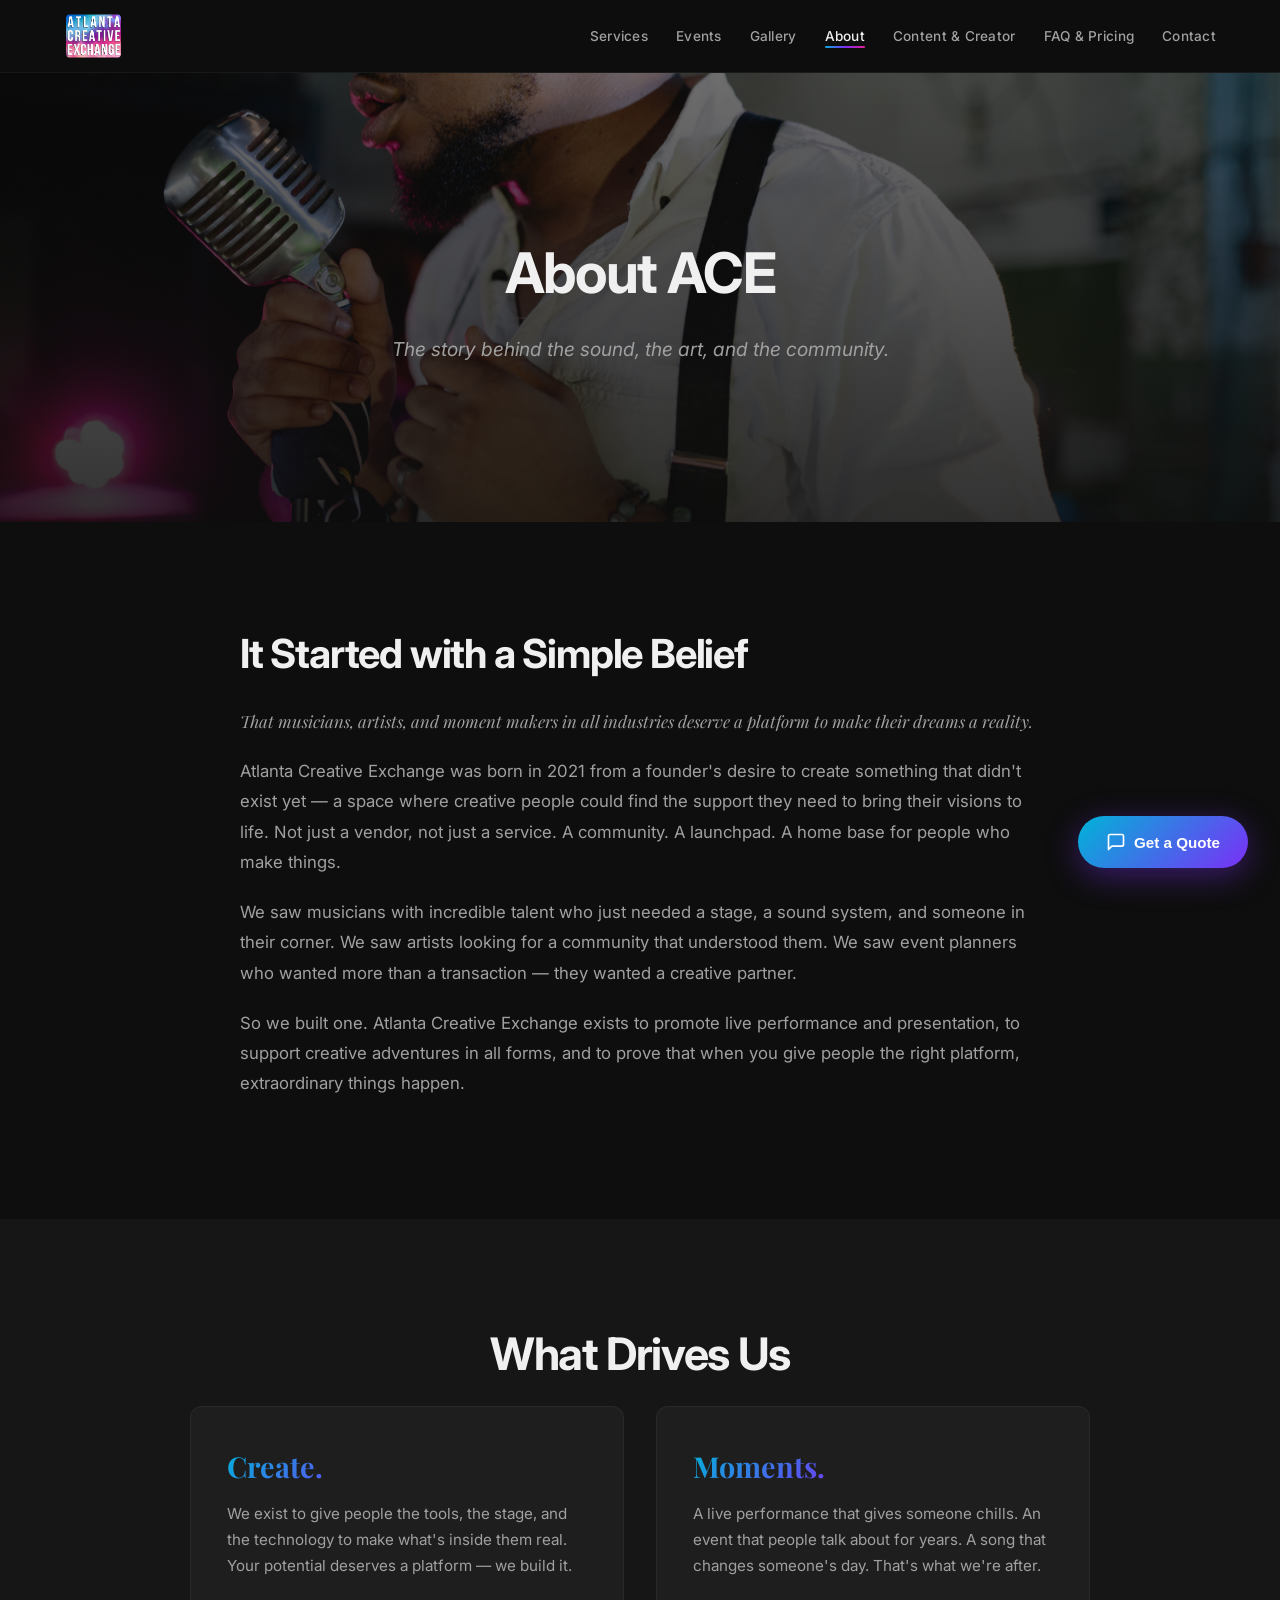
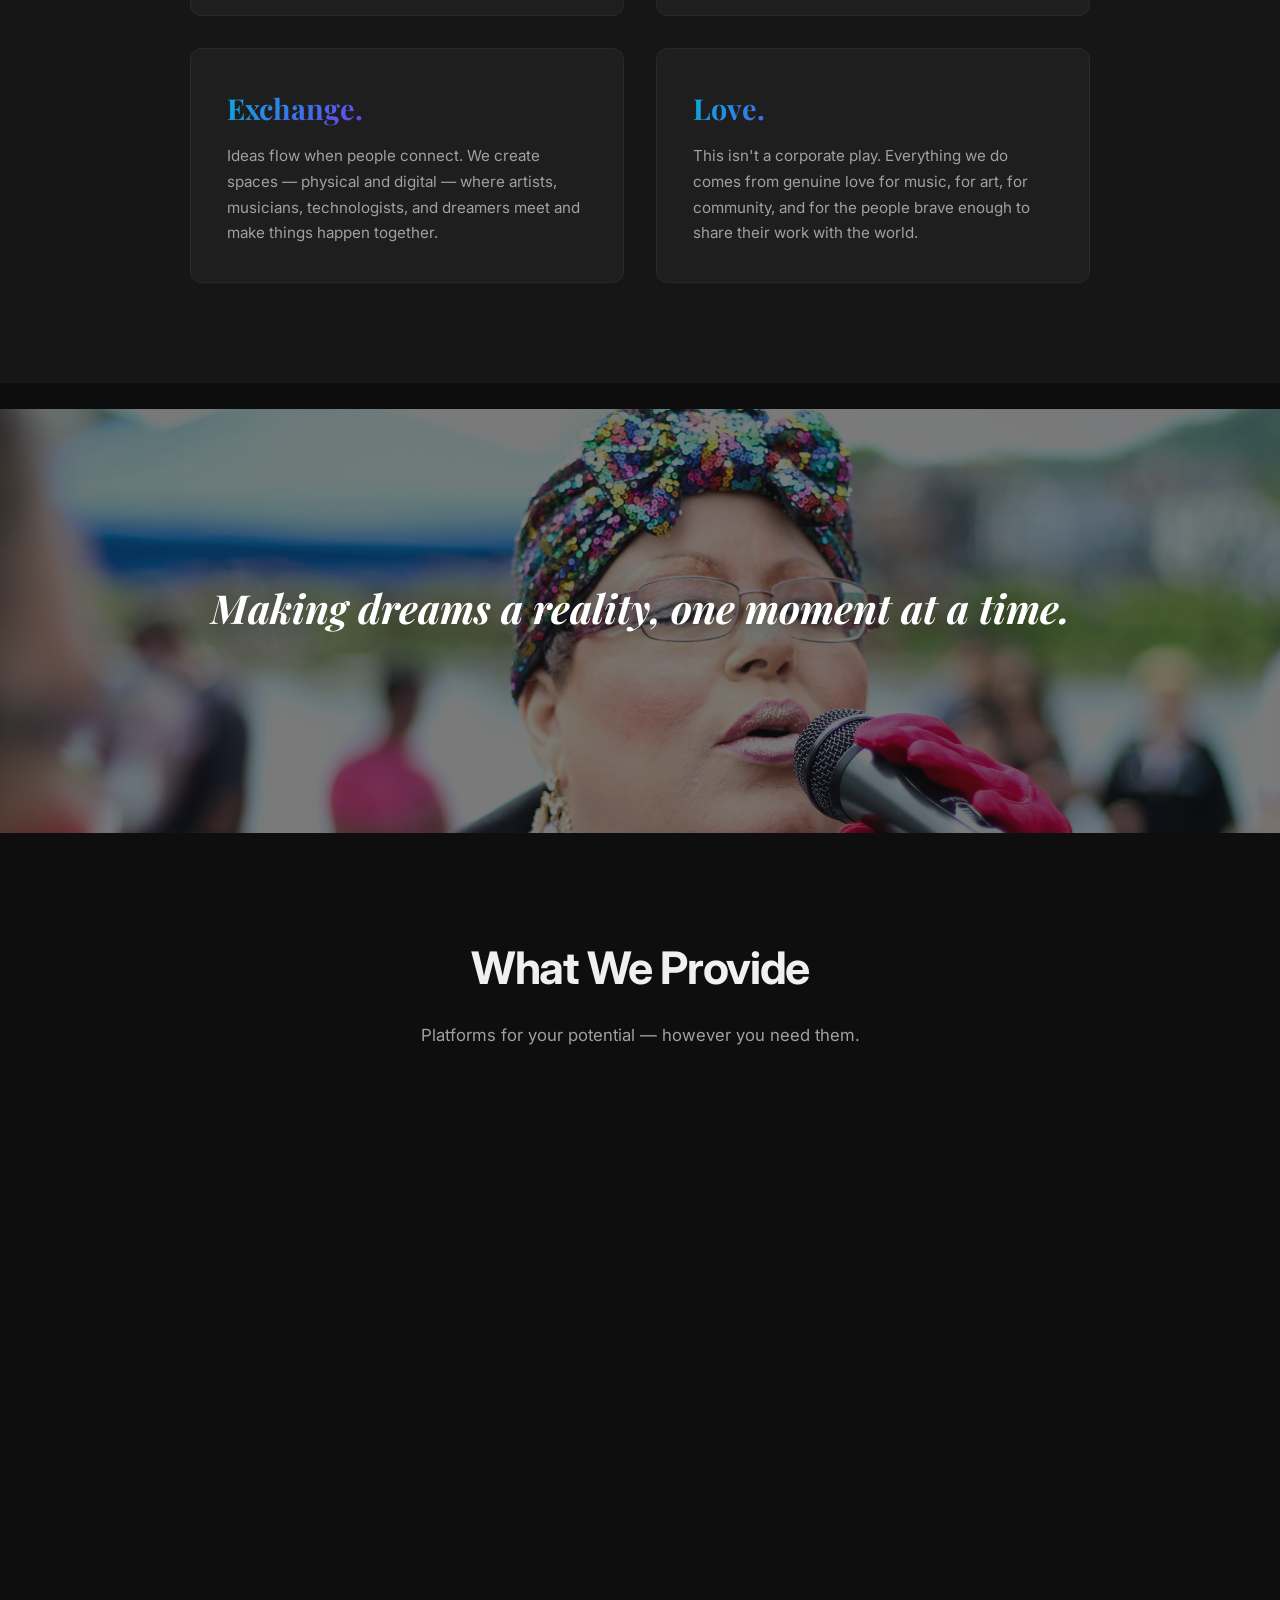
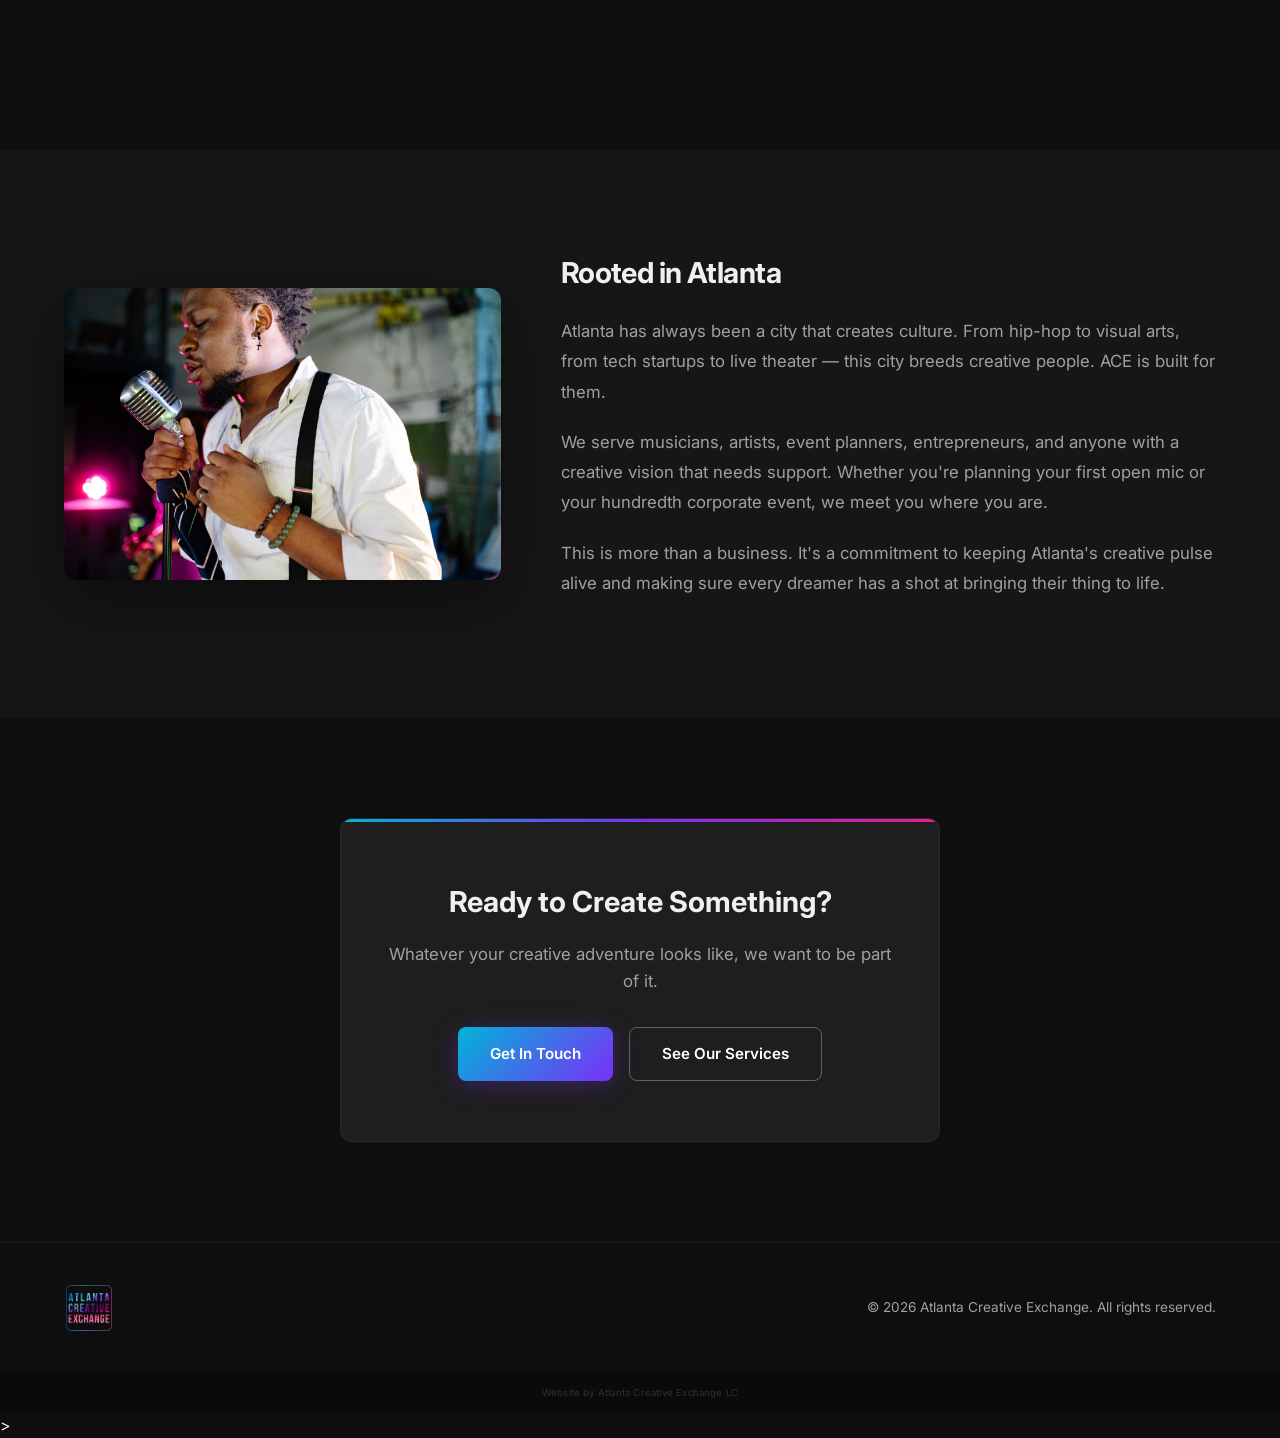
==== commit 9766f567: "Move credit outside footer, remove Team Portal link from footer" ====
--- a/about.html
+++ b/about.html
@@ -165,10 +165,11 @@
         <div class="container">
             <div class="footer-content">
                 <img src="Resources/Invert-01.png" alt="Atlanta Creative Exchange" class="footer-logo">
-                <p>&copy; 2026 Atlanta Creative Exchange. All rights reserved.</p><p class="footer-credit">Website by Atlanta Creative Exchange LC</p>
+                <p>&copy; 2026 Atlanta Creative Exchange. All rights reserved.</p>
             </div>
         </div>
     </footer>
+    <div class="site-credit">Website by Atlanta Creative Exchange LC</div>
 
     <script>
         // Mobile nav toggle
--- a/styles.css
+++ b/styles.css
@@ -3001,9 +3001,12 @@
     font-weight: 600 !important;
 }
 
-/* --- Footer credit --- */
-.footer-credit {
-    font-size: 0.65rem;
-    color: rgba(160, 160, 160, 0.3);
-    margin-top: 8px;
-}
+/* --- Site credit (outside footer) --- */
+.site-credit {
+    text-align: center;
+    font-size: 0.6rem;
+    color: rgba(120, 120, 120, 0.35);
+    padding: 12px 0;
+    background: #0a0a0a;
+    letter-spacing: 0.02em;
+}
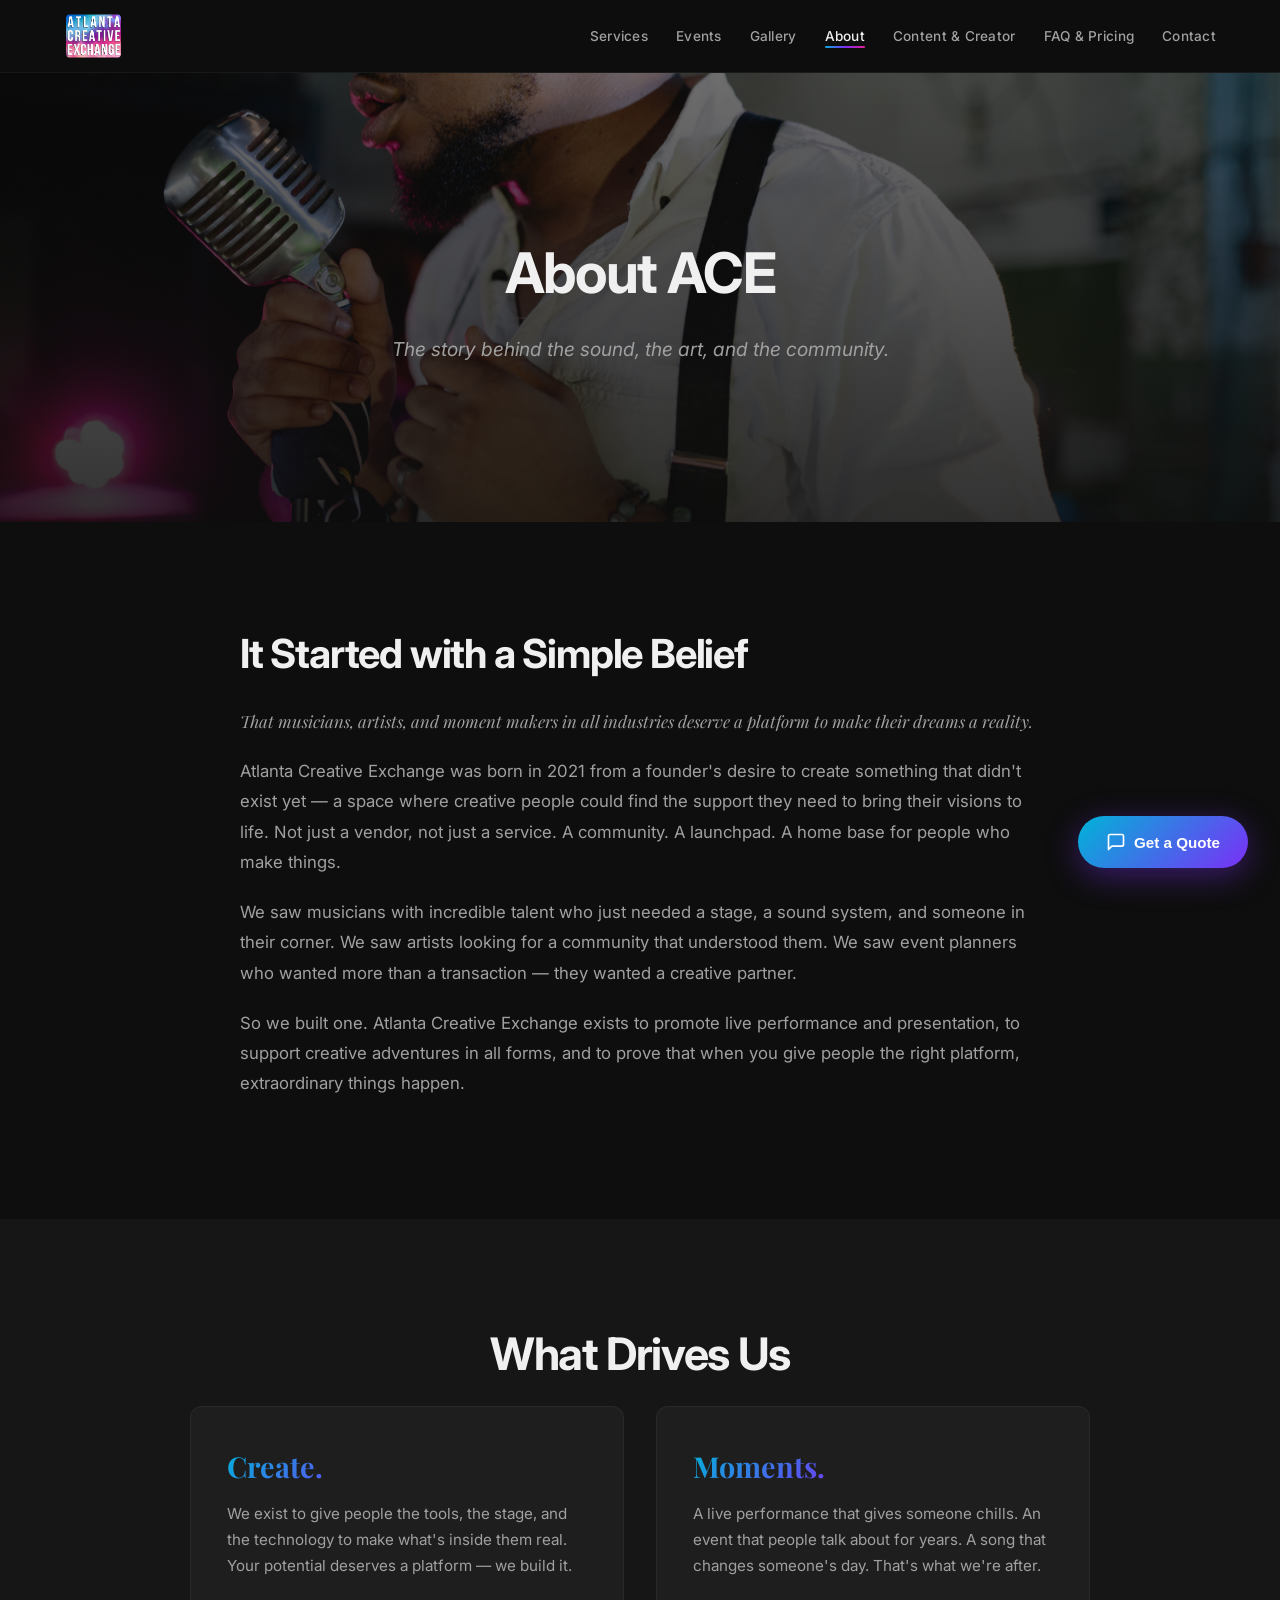
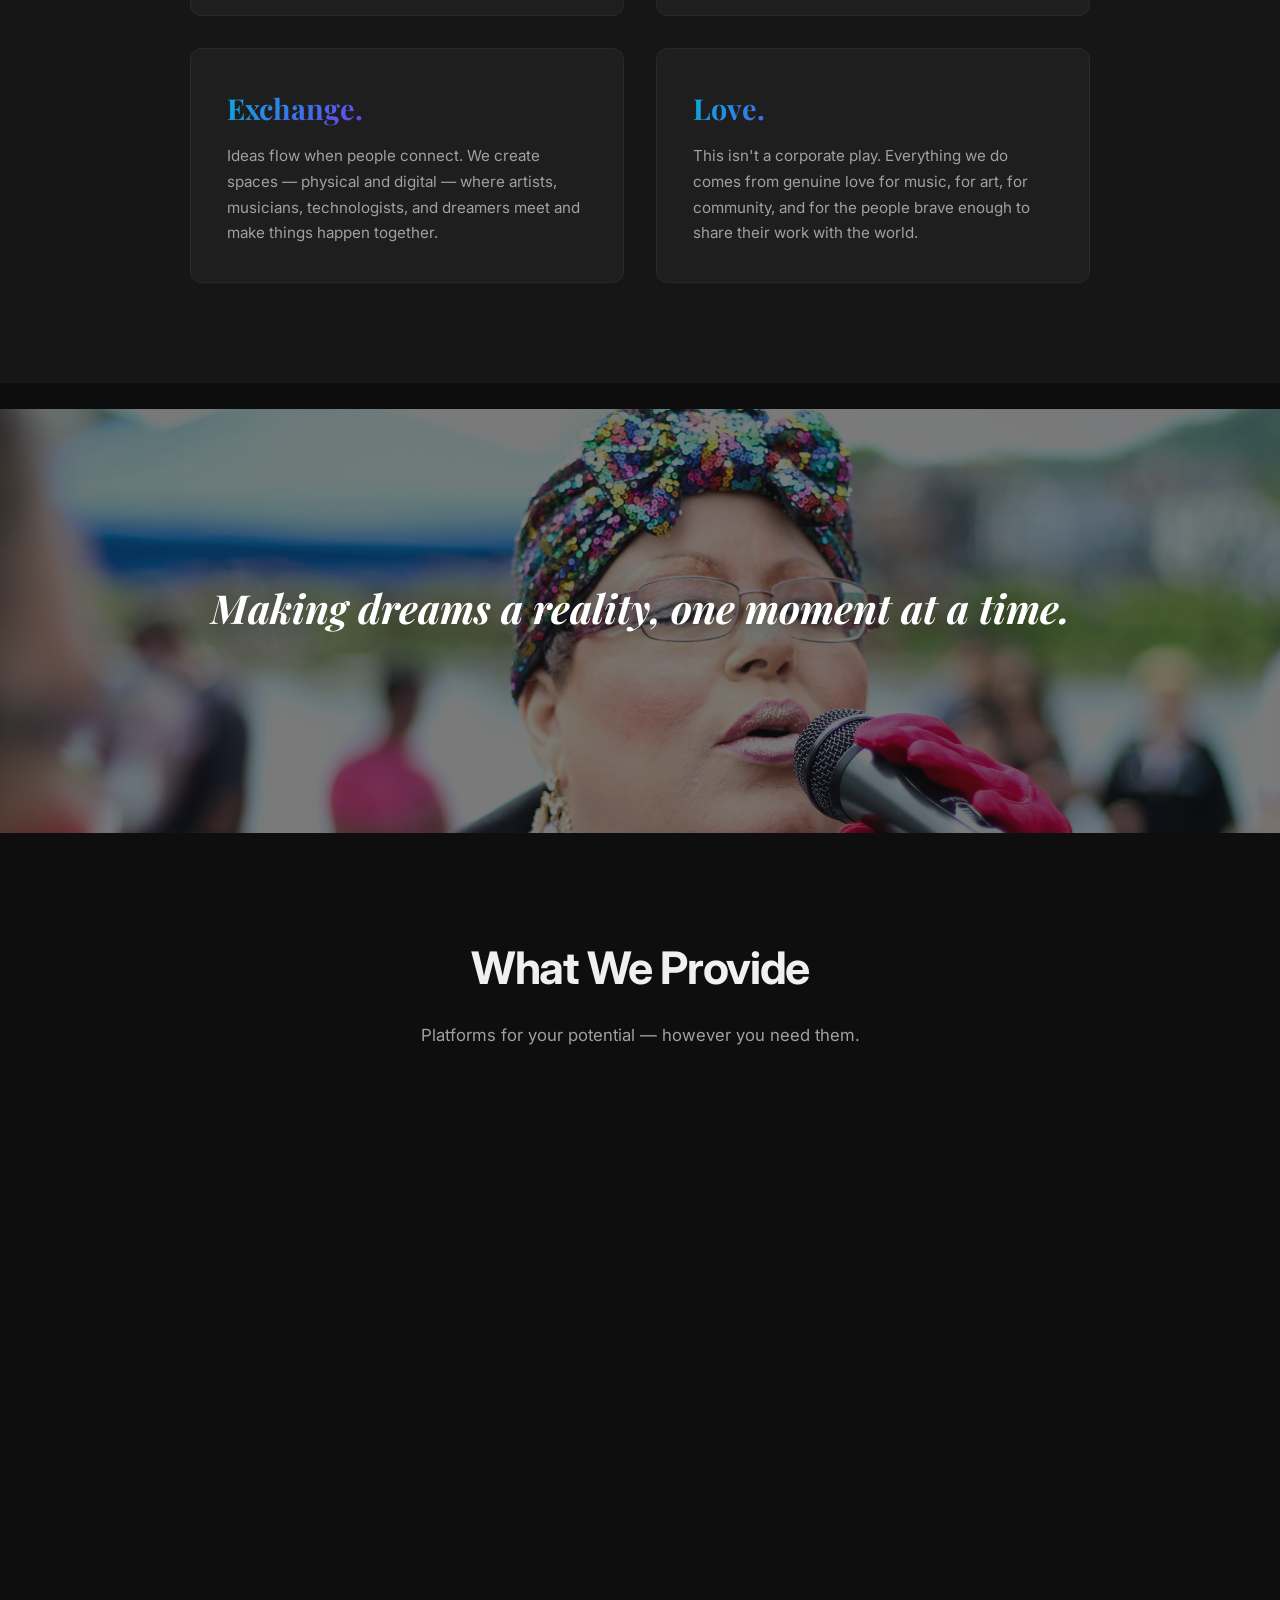
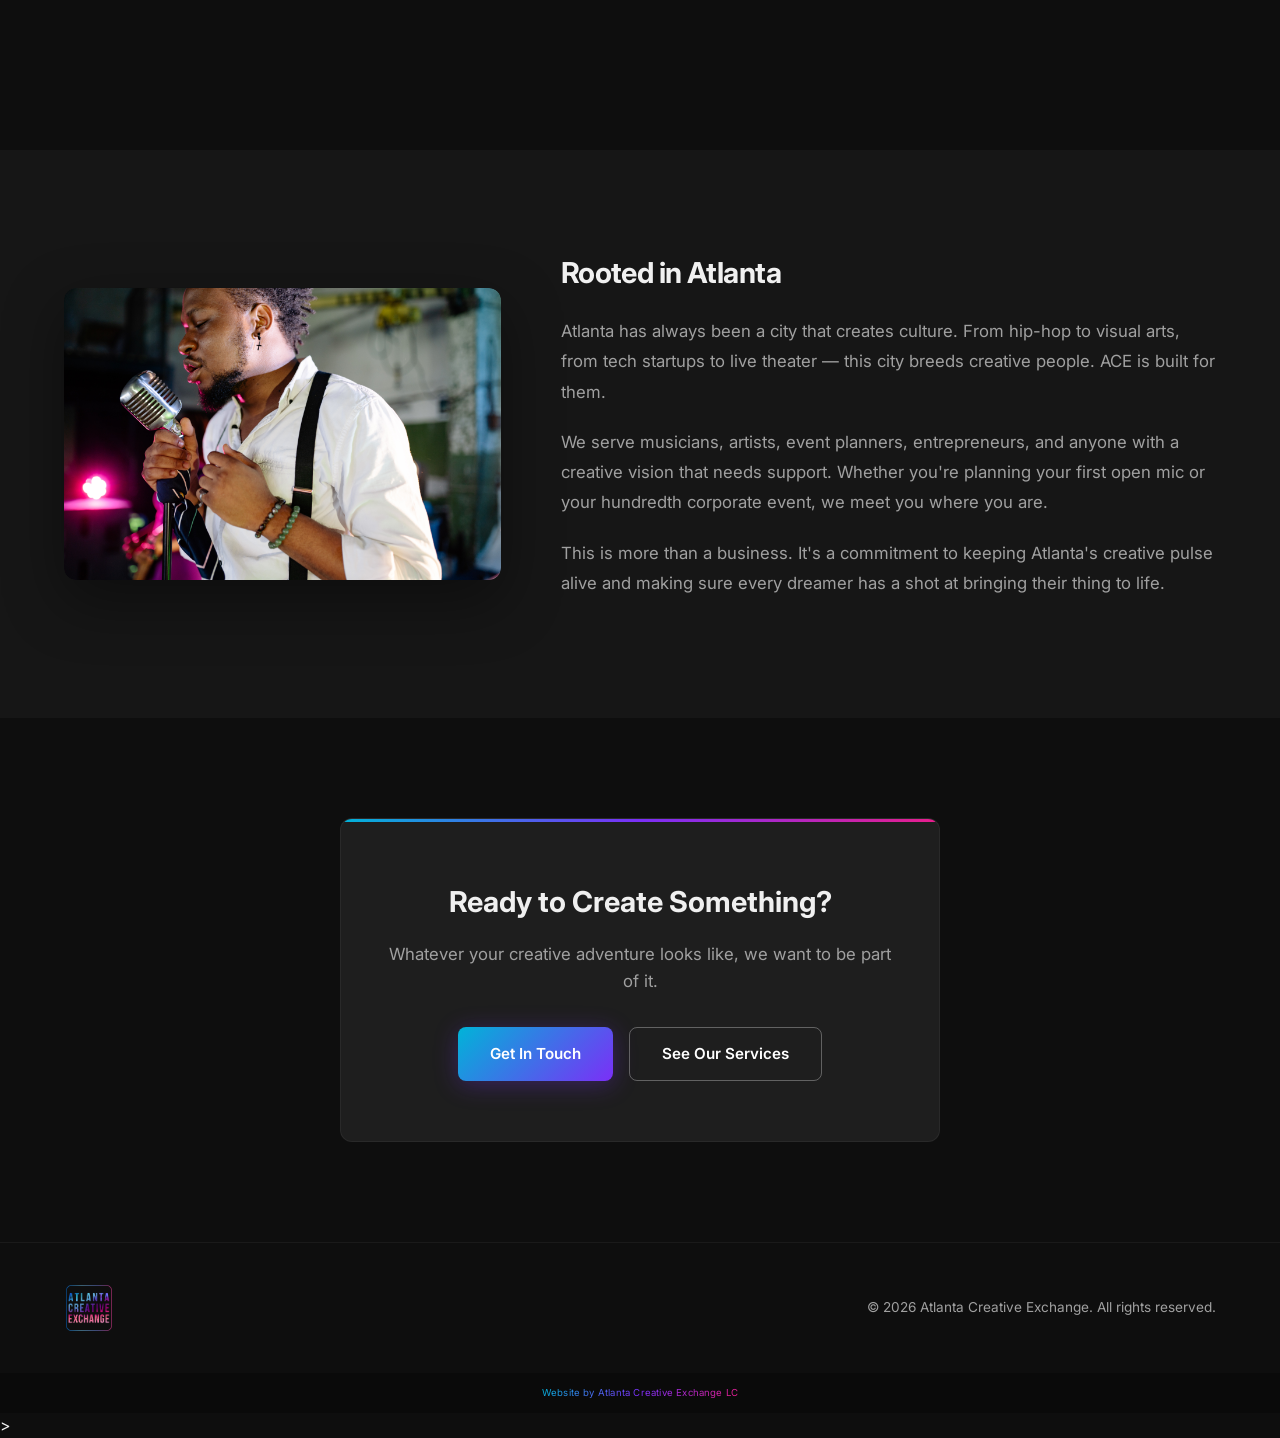
==== commit 7261025e: "Make site credit gradient brand colors (cyan → purple → magenta)" ====
--- a/about.html
+++ b/about.html
@@ -169,7 +169,7 @@
             </div>
         </div>
     </footer>
-    <div class="site-credit">Website by Atlanta Creative Exchange LC</div>
+    <div class="site-credit"><span>Website by Atlanta Creative Exchange LC</span></div>
 
     <script>
         // Mobile nav toggle
--- a/styles.css
+++ b/styles.css
@@ -3005,8 +3005,13 @@
 .site-credit {
     text-align: center;
     font-size: 0.6rem;
-    color: rgba(120, 120, 120, 0.35);
     padding: 12px 0;
-    background: #0a0a0a;
     letter-spacing: 0.02em;
-}
+    background-color: #0a0a0a;
+}
+.site-credit span {
+    background-image: var(--gradient-brand);
+    -webkit-background-clip: text;
+    -webkit-text-fill-color: transparent;
+    background-clip: text;
+}
